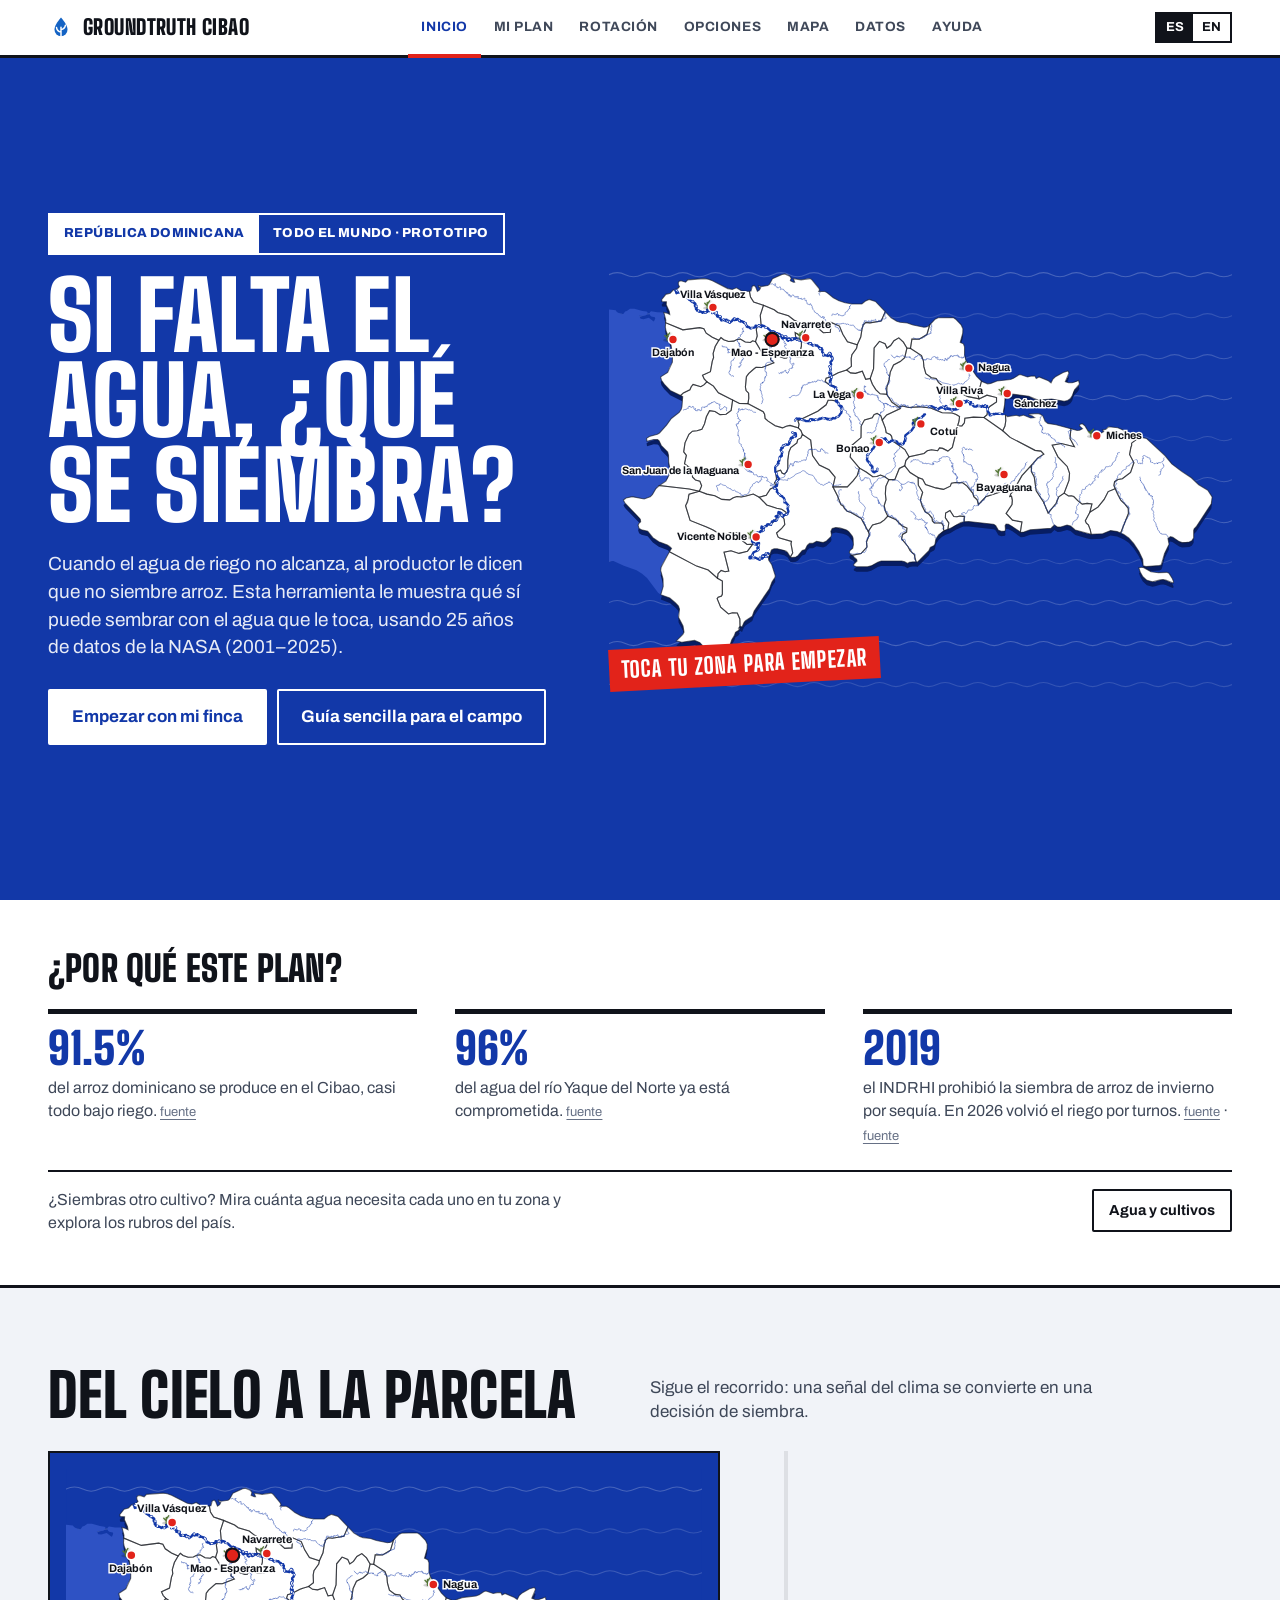
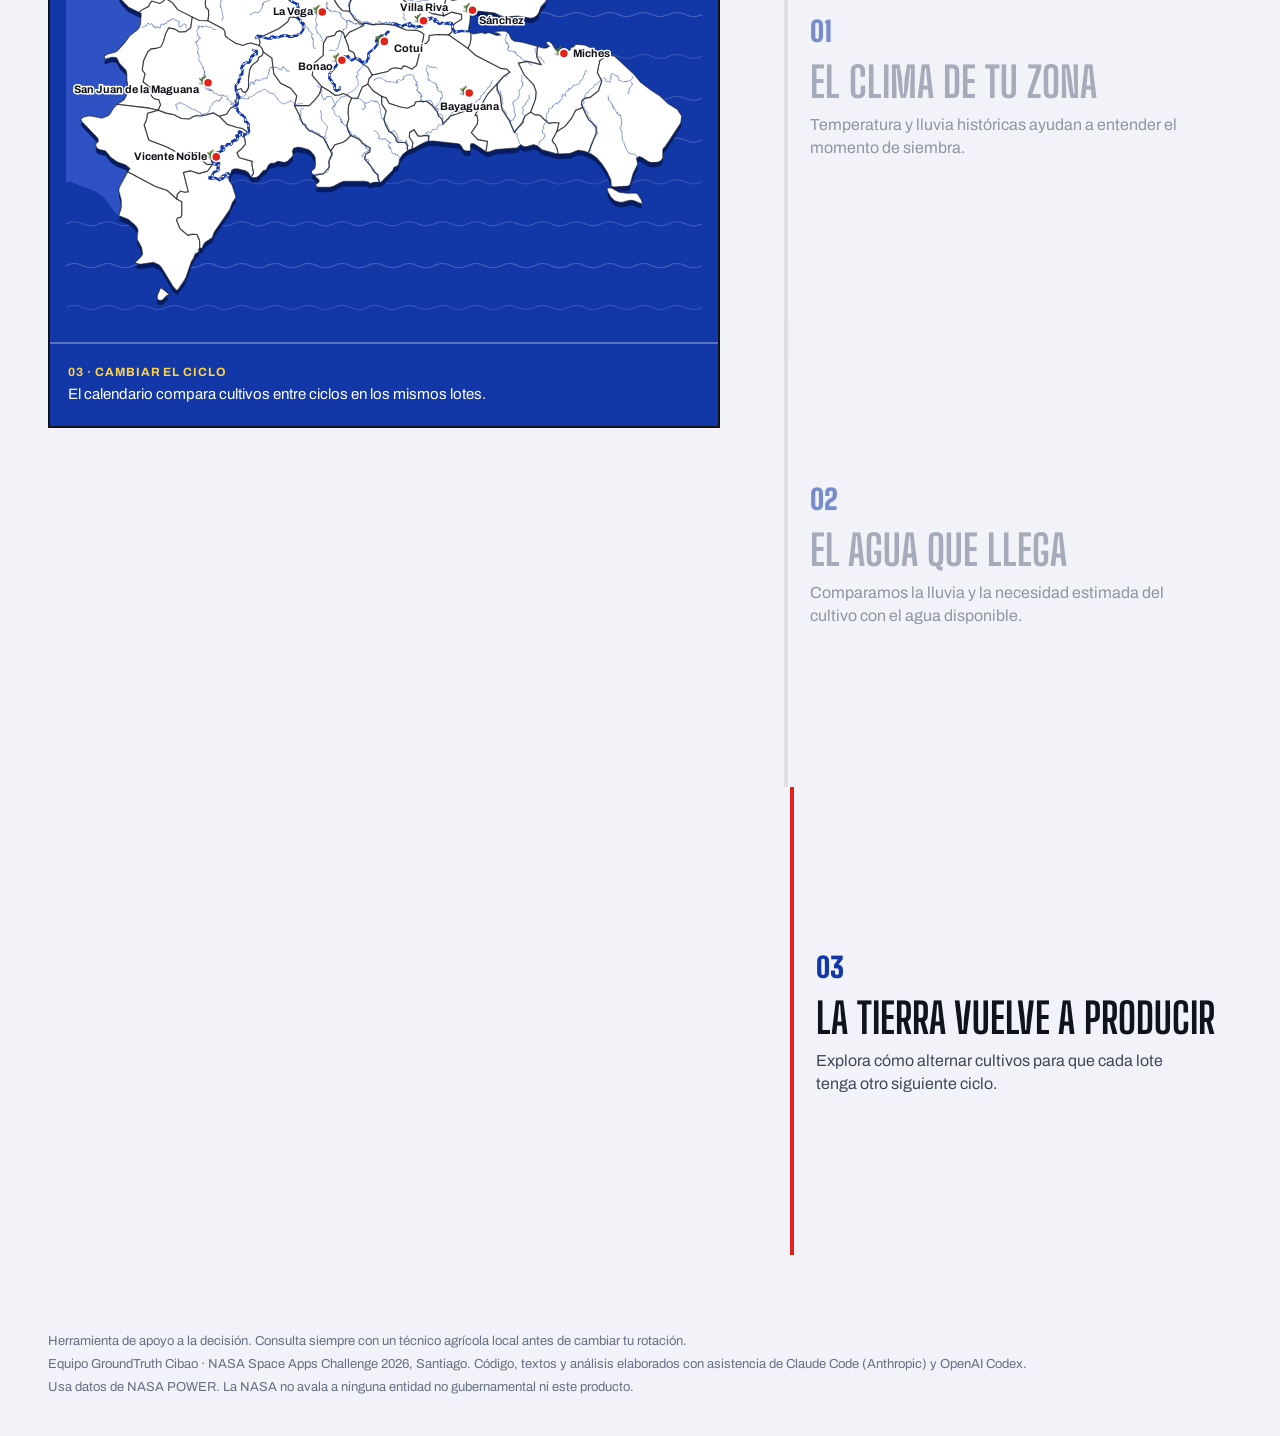
==== web/index.html @ fe1d4edb "World mode: 3D province relief with rivers beside the questions, like the Dominican walkthrough - El" ====
<!doctype html>
<html lang="es">
<head>
  <meta charset="utf-8">
  <meta name="viewport" content="width=device-width, initial-scale=1, viewport-fit=cover">
  <title>GroundTruth Cibao · Plan B</title>
  <meta name="description" content="Crop-rotation decision support for rice farmers of the Dominican Republic, powered by NASA POWER data.">
  <meta name="theme-color" content="#1238a8">
  <link rel="manifest" href="manifest.webmanifest">
  <link rel="icon" href="icon.svg" type="image/svg+xml">
  <link rel="apple-touch-icon" href="icon-192.png">
  <link rel="stylesheet" href="style.css">
</head>
<body data-view="home">
  <header class="top">
    <a class="brand" href="#home" data-go="home">
      <svg class="mark" viewBox="0 0 32 32" aria-hidden="true">
        <path d="M16 3c5 6 8 10.5 8 15a8 8 0 0 1-16 0c0-4.5 3-9 8-15z" fill="#1463c4"/>
        <path d="M16 29V15m0 6c-3-.5-5-2.5-5.5-5.5M16 18c3-.5 5-2.5 5.5-5.5" fill="none" stroke="#fff" stroke-width="1.8" stroke-linecap="round"/>
      </svg>
      <span>GroundTruth Cibao</span>
    </a>
    <button type="button" class="btn small" id="back" hidden data-t="back"></button>
    <nav class="nav" id="nav" aria-label="Secciones / Sections"></nav>
    <div class="top-right">
      <button type="button" class="btn small" id="install" hidden data-t="install"></button>
      <div class="lang" role="group" aria-label="Idioma / Language">
        <button type="button" data-lang="es" class="on">ES</button>
        <button type="button" data-lang="en">EN</button>
      </div>
    </div>
  </header>

  <!-- ===================== HOME ===================== -->
  <section class="hero" data-view="home">
    <div class="hero-in">
      <div class="hero-copy">
        <div class="mode-switch" role="group" data-t-label="w_mode_label">
          <button type="button" data-mode="local" data-go="home" data-t="w_mode_local"></button>
          <button type="button" data-mode="world" data-go="world" data-t="w_mode_world"></button>
        </div>
        <h1 data-t="hero_title"></h1>
        <p class="lead" data-t="hero_lead"></p>
        <div class="hero-actions">
          <button type="button" class="btn primary big" id="start" data-t="start_btn"></button>
          <button type="button" class="btn big" id="start-easy" data-t="easy_start"></button>
        </div>
      </div>
      <div class="hero-map">
        <div id="h-map"></div>
        <p class="hero-map-note" data-t="hero_map_note"></p>
      </div>
    </div>
  </section>

  <section class="why" data-view="home">
    <h2 data-t="why_title"></h2>
    <ul class="facts" id="facts"></ul>
    <div class="crop-entry">
      <p data-t="crop_entry_copy"></p>
      <button type="button" class="btn" data-go="crops" data-t="crop_entry_button"></button>
    </div>
  </section>

  <section class="journey" data-view="home" aria-labelledby="journey-title">
    <header class="journey-head">
      <h2 id="journey-title" data-t="journey_title"></h2>
      <p data-t="journey_intro"></p>
    </header>
    <div class="journey-layout">
      <div class="journey-visual" id="journey-visual" data-beat="1">
        <div class="journey-map" id="j-map"></div>
        <div class="journey-readout" aria-live="polite">
          <b id="journey-kicker" data-t="journey_kicker_1"></b>
          <span id="journey-copy" data-t="journey_copy_1"></span>
        </div>
      </div>
      <div class="journey-chapters">
        <article class="journey-chapter" data-beat="1">
          <span>01</span><h3 data-t="journey_step_1"></h3><p data-t="journey_text_1"></p>
        </article>
        <article class="journey-chapter" data-beat="2">
          <span>02</span><h3 data-t="journey_step_2"></h3><p data-t="journey_text_2"></p>
        </article>
        <article class="journey-chapter" data-beat="3">
          <span>03</span><h3 data-t="journey_step_3"></h3><p data-t="journey_text_3"></p>
        </article>
      </div>
    </div>
  </section>

  <!-- ============ DOMINICAN CROP DIRECTORY ============ -->
  <section class="page crop-page" data-view="crops">
    <div class="crop-heading">
      <button type="button" class="btn back" data-go="home" data-t="crop_back"></button>
      <div>
        <p class="crop-kicker" data-t="crop_kicker"></p>
        <h2 data-t="crop_title"></h2>
        <p class="sub" data-t="crop_intro"></p>
      </div>
      <div class="crop-count"><b id="crop-total">39</b><span data-t="crop_count_label"></span></div>
    </div>
    <div class="crop-overview" id="crop-overview"></div>
    <section class="cw" aria-labelledby="cw-title">
      <h3 id="cw-title" data-t="cw_title"></h3>
      <p class="sub" data-t="cw_intro"></p>
      <div class="crop-controls cw-controls">
        <label><span data-t="cw_zone"></span><select id="cw-zone"></select></label>
        <label><span data-t="cw_month"></span><select id="cw-month"></select></label>
        <label><span data-t="cw_soil"></span><select id="cw-soil"></select></label>
        <label><span data-t="cw_area"></span><input id="cw-area" type="number" min="1" max="20000" inputmode="decimal"></label>
        <label><span data-t="cw_alloc"></span><span class="cw-range"><input id="cw-alloc" type="range" min="0" max="100" step="5"><output id="cw-alloc-out"></output></span></label>
      </div>
      <p class="cw-budget" id="cw-budget" aria-live="polite"></p>
      <div class="cw-mine">
        <h4 data-t="mine_title"></h4>
        <p class="help" data-t="mine_help"></p>
        <div class="cw-chips" id="cw-chips"></div>
      </div>
      <div class="cw-rec" id="cw-rec" aria-live="polite"></div>
      <div class="cw-table" id="cw-table"></div>
      <p class="note" data-t="cw_note"></p>
    </section>
    <div class="crop-controls">
      <label><span data-t="crop_search_label"></span><input id="crop-search" type="search" data-t-placeholder="crop_search_placeholder"></label>
      <label><span data-t="crop_group_label"></span><select id="crop-group"></select></label>
      <label><span data-t="crop_model_label"></span><select id="crop-model"></select></label>
    </div>
    <p class="crop-key" data-t="crop_key"></p>
    <div class="crop-browser">
      <div class="crop-list-wrap">
        <p class="crop-result-count" id="crop-result-count" aria-live="polite"></p>
        <div class="crop-list" id="crop-list"></div>
      </div>
      <aside class="crop-profile" id="crop-profile" aria-live="polite"></aside>
    </div>
    <p class="note crop-source" data-t="crop_source_note"></p>
  </section>

  <!-- ============ WORLD PROTOTYPE (world.js) ============ -->
  <section class="page world-page" data-view="world">
    <div class="mode-switch" role="group">
      <button type="button" data-mode="local" data-go="home" data-t="w_mode_local"></button>
      <button type="button" data-mode="world" data-go="world" data-t="w_mode_world"></button>
    </div>
    <div class="world-head">
      <h2 data-t="w_title"></h2>
      <p class="sub" data-t="w_intro"></p>
    </div>
    <div class="world-stage">
      <canvas id="w-globe" data-t-label="w_globe_label"></canvas>
      <p class="w-hover" id="w-hover" aria-live="polite"></p>
    </div>
    <div class="wq-start">
      <button type="button" class="btn primary big" data-wq-start data-t="wq_start"></button>
      <p class="help" data-t="wq_start_help"></p>
    </div>
    <div class="crop-controls w-controls">
      <label><span data-t="w_pick"></span><select id="w-country"></select></label>
    </div>
    <p class="note" data-t="w_note"></p>
  </section>
  <section class="page world-page" data-view="country">
    <div class="world-head">
      <h2 id="wc-title"></h2>
      <p class="sub" id="wc-sub"></p>
      <p class="w-status" id="wc-status" aria-live="polite"></p>
    </div>
    <div class="wc-layout">
      <div class="wc-map" id="wc-map"></div>
      <aside class="wc-side">
        <h3 data-t="w_crops_country"></h3>
        <ol class="wc-crops" id="wc-crops"></ol>
        <p class="note" id="wc-crops-note"></p>
      </aside>
    </div>
    <h3 data-t="w_provinces"></h3>
    <div class="wc-list" id="wc-list"></div>
    <p class="note" data-t="w_country_note"></p>
  </section>
  <section class="page world-page" data-view="region">
    <div class="world-head">
      <h2 id="wr-title"></h2>
      <p class="sub" id="wr-sub"></p>
      <p class="w-status" id="wr-status" aria-live="polite"></p>
    </div>
    <div class="wr-layout">
      <aside class="wr-relief">
        <canvas id="wr-canvas" data-t-label="w_relief_label"></canvas>
        <p class="wr-relief-status" aria-live="polite"></p>
        <p class="wr-relief-note"></p>
      </aside>
      <div class="wr-climate" id="wr-climate"></div>
    </div>
    <details class="more wr-photo"><summary data-t="w_photo_summary"></summary><div class="wc-map" id="wr-map"></div></details>
    <div class="crop-controls wr-controls">
      <label><span data-t="cw_month"></span><select id="wr-month"></select></label>
      <label><span data-t="cw_soil"></span><select id="wr-soil"></select></label>
    </div>
    <div class="wq-start">
      <button type="button" class="btn primary" data-wq-start data-wq-here data-t="wq_here"></button>
    </div>
    <div class="cw-rec" id="wr-rec" aria-live="polite"></div>
  </section>
  <section class="page world-page wq" id="wq-section" data-view="wquiz">
    <div class="wq-top">
      <p class="wq-where" id="wq-where"></p>
      <span class="wq-count" id="wq-count"></span>
      <div class="g-progress"><i id="wq-bar"></i></div>
    </div>
    <div class="wq-layout">
      <aside class="wr-relief">
        <canvas id="wq-canvas" data-t-label="w_relief_label"></canvas>
        <p class="wr-relief-status" aria-live="polite"></p>
        <p class="wr-relief-note"></p>
      </aside>
      <div class="wq-main">
        <div class="wq-stage" id="wq-stage" aria-live="polite"></div>
        <div class="wq-nav">
          <button type="button" class="btn" data-wq-back></button>
          <button type="button" class="btn primary" data-wq-next></button>
        </div>
      </div>
    </div>
  </section>

  <!-- ===================== GUIDED WALKTHROUGH ===================== -->
  <section class="guide" id="guide" data-view="guide">
    <div class="g-top">
      <span id="g-count"></span>
      <div class="g-progress"><i id="g-bar"></i></div>
    </div>
    <div class="g-layout" id="g-layout">
      <aside class="g-scene" id="g-scene-panel" hidden>
        <div class="z-stage">
          <canvas id="g-canvas" aria-hidden="true"></canvas>
          <details class="scene-context-menu">
            <summary data-t="field_map_data"></summary>
            <div class="scene-context" id="g-scene-context" aria-live="polite"></div>
          </details>
          <p class="note" data-t="z_note"></p>
        </div>
        <p class="g-scene-label" data-t="g_scene_label"></p>
      </aside>
      <div class="panel g-card">
        <div id="g-stage" aria-live="polite"></div>
        <div class="g-foot">
          <button type="button" class="btn big" data-g-back></button>
          <button type="button" class="btn primary big" data-g-next></button>
        </div>
      </div>
    </div>
  </section>

  <!-- ============ MY PLAN · ROTATION · OPTIONS · DATA (share the three steps) ============ -->
  <main class="layout" data-view="plan rotation options data">
    <details class="farm-settings" id="farm-settings" open>
      <summary class="farm-settings-bar">
        <span class="farm-settings-title" data-t="farm_conditions"></span>
        <span class="farm-settings-values" id="farm-settings-values"></span>
        <span class="farm-settings-action"><b class="farm-settings-edit" data-t="edit_conditions"></b><b class="farm-settings-hide" data-t="hide_conditions"></b><i aria-hidden="true"></i></span>
      </summary>
    <aside class="panel controls" id="steps" aria-labelledby="farm-title">
      <h2 id="farm-title" data-t="farm"></h2>

      <div class="step">
        <span class="num">1</span>
        <div class="step-body">
          <h3 data-t="step1"></h3>
          <label class="field"><span data-t="zone"></span>
            <select id="zone"></select>
          </label>
          <div class="row2">
            <label class="field"><span data-t="month"></span>
              <select id="month"></select>
            </label>
            <label class="field"><span data-t="area"></span>
              <input id="area" type="number" min="1" max="20000" step="1" value="100" inputmode="decimal">
            </label>
          </div>
          <p class="help" id="month-help"></p>
          <div class="field"><span data-t="soil"></span>
            <div class="seg" id="soil" role="group"></div>
          </div>
          <p class="help" id="soil-help"></p>
          <label class="check"><input id="salty" type="checkbox"><span data-t="salty"></span></label>
        </div>
      </div>

      <div class="step">
        <span class="num">2</span>
        <div class="step-body">
          <h3 data-t="step2"></h3>
          <div class="water-control">
            <div class="water-head">
              <label for="allocation" data-t="allocation"></label>
              <output id="allocation-out" for="allocation"></output>
            </div>
            <input id="allocation" type="range" min="0" max="100" step="5" value="60">
            <div class="light" id="light" role="group"></div>
          </div>
          <p class="help" id="water-help"></p>
          <label class="check"><input id="rice-banned" type="checkbox"><span data-t="rice_banned"></span></label>
          <details class="more">
            <summary data-t="what_is"></summary>
            <p data-t="allocation_hint"></p>
            <p data-t="light_note"></p>
          </details>
        </div>
      </div>

      <div class="step">
        <span class="num">3</span>
        <div class="step-body">
          <h3 data-t="step3"></h3>
          <div class="seg" id="priority" role="group"></div>
          <p class="help" id="priority-help"></p>
        </div>
      </div>
    </aside>

    </details>

    <div class="results">
      <button type="button" class="btn back" data-go="plan" data-view="rotation options data" data-t="back_plan"></button>
      <p class="headline" id="headline" aria-live="polite" data-view="plan"></p>

      <section class="panel plan" aria-labelledby="parcel-title" data-view="plan">
        <div>
          <h2 id="parcel-title" data-t="parcel_title"></h2>
          <p class="sub" id="parcel-sub"></p>
          <div class="plot big" id="parcel" aria-hidden="true"></div>
          <div class="parcel-context" id="parcel-context" aria-live="polite"></div>
        </div>
        <div class="plan-side">
          <div class="mix" id="plan-mix"></div>
          <div class="impact" id="impact"></div>
          <div class="actions" id="plan-actions"></div>
          <p class="local-save-note" id="local-save-note" aria-live="polite" hidden></p>
          <div class="next">
            <button type="button" class="btn" data-go="rotation" data-t="go_rotation"></button>
            <button type="button" class="btn" data-go="options" data-t="go_options"></button>
          </div>
        </div>
      </section>

      <section class="panel" aria-labelledby="rotation-title" data-view="rotation">
        <h2 id="rotation-title" data-t="rotation_title"></h2>
        <p class="sub" data-t="rotation_sub"></p>
        <div id="rotation"></div>
      </section>

      <section aria-labelledby="strategies-title" data-view="options">
        <h2 id="strategies-title" data-t="strategies"></h2>
        <p class="sub" data-t="strategies_sub"></p>
        <div class="legend" id="legend"></div>
        <div class="cards" id="cards"></div>
        <details class="more">
          <summary data-t="what_scores"></summary>
          <p data-t="score_help"></p>
        </details>
      </section>

      <section class="panel detail" id="detail" aria-live="polite" data-view="options"></section>

      <div data-view="data">
        <h2 data-t="data_title"></h2>
        <p class="sub" data-t="data_sub"></p>
      </div>

      <details class="panel fold" data-view="data" open>
        <summary><span><b data-t="needs_title"></b><small data-t="needs_fx"></small></span></summary>
        <p class="sub" id="needs-sub"></p>
        <div id="needs"></div>
        <p class="note" data-t="needs_note"></p>
      </details>

      <details class="panel fold" data-view="data">
        <summary><span><b data-t="climate_title"></b><small data-t="climate_fx"></small></span></summary>
        <p class="sub" id="climate-sub"></p>
        <div id="climate"></div>
        <p class="note" id="climate-note"></p>
      </details>

      <details class="panel fold" data-view="data">
        <summary><span><b data-t="heat_title"></b><small data-t="heat_fx"></small></span></summary>
        <p class="sub" id="heat-sub"></p>
        <div class="heat" id="heat"></div>
        <div class="key" id="heat-key"></div>
        <p class="note" data-t="heat_note"></p>
      </details>
    </div>
  </main>

  <!-- ===================== MAP ===================== -->
  <section class="page" data-view="map">
    <div class="panel map-card" aria-labelledby="map-title">
      <h2 id="map-title" data-t="map_title"></h2>
      <p class="sub" data-t="map_sub"></p>
      <div class="seg layers" id="layers" role="group"></div>
      <div id="map"></div>
      <div class="key" id="map-key"></div>
      <p class="note" data-t="map_note"></p>
    </div>
    <div class="panel" id="basin-section" aria-labelledby="basin-title">
      <h2 id="basin-title" data-t="basin_title"></h2>
      <p class="sub" data-t="basin_fx"></p>
      <div id="basin"></div>
    </div>
  </section>

  <!-- ===================== ZONE EXPLORER (3D) ===================== -->
  <section class="page zone-page" data-view="zone">
    <div class="zone-head">
      <button type="button" class="btn back" data-go="map" data-t="back_map"></button>
      <h2 id="z-title"></h2>
      <p class="sub" id="z-sub"></p>
      <p class="note pick-note" id="z-pick-note" aria-live="polite" hidden></p>
    </div>
    <div class="zone-grid">
      <div class="z-stage">
        <canvas id="z-canvas" aria-hidden="true"></canvas>
        <details class="scene-context-menu">
          <summary data-t="field_map_data"></summary>
          <div class="scene-context" id="z-scene-context" aria-live="polite"></div>
        </details>
        <p class="note" data-t="z_note"></p>
      </div>
      <div class="panel z-info">
        <div class="impact" id="z-stats"></div>
        <div id="z-lists"></div>
        <p id="z-farm-note" class="note" aria-live="polite"></p>
        <button type="button" class="btn primary big" id="z-plan" data-t="z_plan"></button>
      </div>
    </div>
  </section>

  <!-- ===================== HELP ===================== -->
  <section class="page" data-view="help">
    <div class="panel">
      <h2 data-t="soilg_title"></h2>
      <p class="sub" data-t="soilg_sub"></p>
      <div id="soil-guide"></div>
    </div>
    <div class="panel">
      <h2 data-t="faq_title"></h2>
      <p class="sub" data-t="faq_sub"></p>
      <div id="faq"></div>
    </div>
    <div class="panel trust">
      <h2 data-t="trust_title"></h2>
      <p class="sub" data-t="trust_fx"></p>
      <details open>
        <summary data-t="limits_title"></summary>
        <ul id="limits"></ul>
      </details>
      <details>
        <summary data-t="method_title"></summary>
        <ul id="method"></ul>
      </details>
      <details>
        <summary data-t="sources_title"></summary>
        <ul id="sources"></ul>
      </details>
    </div>
  </section>

  <footer class="foot">
    <p data-t="foot_support"></p>
    <p data-t="foot_ai"></p>
    <p data-t="foot_nasa"></p>
  </footer>

  <nav class="tabbar" id="tabbar" aria-label="Secciones / Sections"></nav>

  <div id="sheet" aria-hidden="true"></div>

  <script src="data.js"></script>
  <script src="geo.js"></script>
  <script src="provinces.js"></script>
  <script src="relief.js"></script>
  <script src="peaks.js"></script>
  <script src="crops_local.js"></script>
  <script src="world_data.js"></script>
  <script src="copy.js"></script>
  <script src="storage.js"></script>
  <script src="engine.js"></script>
  <script src="world.js"></script>
  <script src="app.js"></script>
</body>
</html>
---- web/style.css ----
/* GroundTruth Cibao - Plan B. Dominican rice-sack identity with restrained
   glass only on map controls, where it separates information from the terrain. */
@font-face { font-family: "Big Shoulders"; src: url("fonts/big-shoulders.woff2") format("woff2"); font-weight: 100 900; font-display: swap; }
@font-face { font-family: "Archivo"; src: url("fonts/archivo.woff2") format("woff2"); font-weight: 100 900; font-display: swap; }

:root {
  --ground: #f1f3f8;
  --paper: #ffffff;
  --ink: #10131a;
  --ink-2: #3f4859;
  --muted: #667085;
  --hair: rgba(16, 19, 26, 0.16);
  --blue: #1238a8;
  --blue-deep: #0c2a82;
  --blue-tint: #e8edfb;
  --red: #e2231a;
  --yellow: #ffd23f;
  --water: #1e6fd9;
  /* one color per kind of crop, the same everywhere */
  --rice: #15803d;
  --legume: #e2622b;
  --cash: #f0b323;
  --green: #5b4bd6;
  --idle: #cfd5e1;
  --display: "Big Shoulders", "Arial Narrow", sans-serif;
  --body: "Archivo", system-ui, -apple-system, "Segoe UI", sans-serif;
  --ease-out: cubic-bezier(0.23, 1, 0.32, 1);
  --ease-in-out: cubic-bezier(0.65, 0, 0.35, 1);
  --edge: clamp(16px, 4vw, 48px);
  font-family: var(--body);
  accent-color: var(--blue);
  caret-color: var(--blue);
  scrollbar-color: var(--blue) var(--ground);
}
* { box-sizing: border-box; }
::selection { background: var(--blue); color: #fff; }
[hidden] { display: none !important; }
body { margin: 0; color: var(--ink); line-height: 1.45; font-size: 16px;
  background: var(--ground); }
h1, h2, h3, p { margin: 0; }
button, input, select { font: inherit; color: inherit; }
a { color: var(--blue); text-underline-offset: 3px; }
h1, h2, .g-q { font-family: var(--display); font-weight: 900; text-transform: uppercase; letter-spacing: 0.005em; text-wrap: balance; }
h2 { font-size: clamp(26px, 3vw, 36px); line-height: 1; }
.sub { color: var(--ink-2); font-size: 15px; margin-top: 6px; max-width: 70ch; }
.note { color: var(--muted); font-size: 13px; margin-top: 12px; max-width: 80ch; }
:is(button, input, select, summary, a, .card, .zone):focus-visible { outline: 3px solid var(--red); outline-offset: 2px; }
.ico { width: 1em; height: 1em; fill: none; stroke: currentColor; stroke-width: 2; stroke-linecap: round; stroke-linejoin: round; display: block; }

/* ---- top bar ---- */
.top { position: sticky; top: 0; z-index: 20; display: flex; justify-content: space-between; align-items: center; gap: 16px; padding: 0 var(--edge); height: 58px; background: var(--paper); border-bottom: 3px solid var(--ink); }
.brand { display: flex; align-items: center; gap: 9px; text-decoration: none; color: var(--ink); font-family: var(--display); font-weight: 900; font-size: 21px; text-transform: uppercase; letter-spacing: 0.02em; white-space: nowrap; }
.mark { width: 26px; height: 26px; }
.nav { display: flex; align-self: stretch; }
.nav button { border: 0; background: none; padding: 0 13px; cursor: pointer; font-size: 13.5px; font-weight: 700; text-transform: uppercase; letter-spacing: 0.04em; color: var(--ink-2); border-bottom: 4px solid transparent; margin-bottom: -3px; white-space: nowrap; transition: color 150ms ease; }
.nav button:hover { color: var(--ink); }
.nav button.on { color: var(--blue); border-bottom-color: var(--red); }
.top-right { display: flex; align-items: center; gap: 8px; }
.lang { display: inline-flex; border: 2px solid var(--ink); }
.lang button { border: 0; background: none; padding: 4px 9px; cursor: pointer; font-size: 13px; font-weight: 700; }
.lang button.on { background: var(--ink); color: #fff; }
.tabbar { display: none; }

/* ---- buttons ---- */
.btn { display: inline-block; border: 2px solid var(--ink); background: var(--paper); border-radius: 2px; padding: 9px 15px; cursor: pointer; font-weight: 700; font-size: 14.5px; text-decoration: none; color: var(--ink); transition: background-color 150ms ease, color 150ms ease, transform 140ms var(--ease-out); }
.btn:hover { background: var(--ink); color: #fff; }
.btn:active, .g-option:active, .g-months button:active, .g-area button:active, .seg button:active, .light button:active { transform: scale(0.97); }
.btn.primary { background: var(--blue); border-color: var(--blue); color: #fff; }
.btn.primary:hover { background: var(--blue-deep); border-color: var(--blue-deep); }
.btn.big { font-size: 17px; padding: 14px 22px; }
.btn.small { padding: 5px 10px; font-size: 13px; }
.actions { display: grid; gap: 10px; margin-top: 16px; }
.actions .action-share { display: block; text-align: center; }
.action-tools { display: grid; grid-template-columns: repeat(2, minmax(0, 1fr)); gap: 7px; padding-top: 9px; border-top: 1px solid var(--hair); }
.action-tools .btn { min-width: 0; text-align: center; }

/* ---- home: the map printed on blue ---- */
.hero { background: var(--blue); color: #fff; min-height: calc(100vh - 58px); display: grid; align-items: center; padding: clamp(24px, 4vw, 56px) var(--edge); overflow: hidden; }
.hero-in { max-width: 1320px; margin: 0 auto; width: 100%; display: grid; grid-template-columns: minmax(0, 0.9fr) minmax(0, 1.1fr); gap: clamp(20px, 4vw, 56px); align-items: center; }
.hero h1 { font-size: clamp(50px, 7.4vw, 96px); line-height: 0.9; }
.hero .lead { margin-top: 22px; font-size: clamp(16px, 1.5vw, 19px); max-width: 44ch; color: rgba(255, 255, 255, 0.9); }
.hero-actions { display: flex; flex-wrap: wrap; gap: 10px; margin-top: 28px; }
.hero .btn { border-color: #fff; background: transparent; color: #fff; }
.hero .btn:hover { background: #fff; color: var(--blue); }
.hero .btn.primary { background: #fff; color: var(--blue); }
.hero .btn.primary:hover { background: var(--yellow); border-color: var(--yellow); color: var(--ink); }
.hero-note { margin-top: 14px; font-size: 13px; color: rgba(255, 255, 255, 0.7); }
.hero-map { position: relative; }
/* the one authored moment of the page: the map is pulled on like a screen print */
#h-map { animation: print-in 1100ms var(--ease-out) 150ms backwards; }
@keyframes print-in { from { clip-path: inset(0 100% 0 0); } to { clip-path: inset(0 0 0 0); } }
.hero-map-note { position: absolute; left: 0; bottom: 4%; font-family: var(--display); font-weight: 800; font-size: clamp(16px, 1.8vw, 22px); text-transform: uppercase; letter-spacing: 0.04em; background: var(--red); color: #fff; padding: 5px 12px; transform: rotate(-3deg); }

.why { background: var(--paper); border-bottom: 3px solid var(--ink); padding: clamp(28px, 4vw, 56px) var(--edge); }
.why h2, .facts { max-width: 1320px; margin-left: auto; margin-right: auto; }
.facts { list-style: none; padding: 0; margin-top: 22px; display: grid; grid-template-columns: repeat(3, minmax(0, 1fr)); gap: clamp(18px, 3vw, 40px); }
.facts li { border-top: 5px solid var(--ink); padding-top: 12px; font-size: 16px; color: var(--ink-2); }
.facts b { font-family: var(--display); font-weight: 900; font-size: 44px; line-height: 1; color: var(--blue); display: block; margin-bottom: 6px; }
.facts a { font-size: 13px; color: var(--muted); white-space: nowrap; }

/* One scroll-led story: the map stays still while each cause and effect advances. */
.journey { padding: clamp(38px, 6vw, 82px) var(--edge); background: var(--ground); }
.journey-head, .journey-layout { max-width: 1320px; margin: 0 auto; }
.journey-head { display: grid; grid-template-columns: 1fr 1fr; gap: 20px; align-items: end; margin-bottom: 26px; }
.journey-head h2 { font-size: clamp(34px, 5vw, 60px); }
.journey-head p { max-width: 48ch; color: var(--ink-2); font-size: 17px; }
.journey-layout { display: grid; grid-template-columns: minmax(0, 1.2fr) minmax(300px, .8fr); gap: clamp(24px, 5vw, 70px); align-items: start; }
.journey-visual { position: sticky; top: 82px; align-self: start; min-width: 0; background: var(--blue); border: 2px solid var(--ink); }
.journey-map { padding: 16px; }
#j-map { pointer-events: none; }
#j-map svg { width: 100%; height: auto; display: block; }
#j-map :is(.sq, .value, .dam-name, .dam-mark, .river, .place) { display: none; }
#j-map .zone text { font-size: 13px; }
.journey-readout { min-height: 84px; display: grid; align-content: center; gap: 3px; padding: 13px 18px; border-top: 2px solid rgba(255,255,255,.3); color: #fff; transition: opacity 220ms var(--ease-out), transform 220ms var(--ease-out); }
.journey-readout b { color: var(--yellow); font-size: 12px; letter-spacing: .08em; }
.journey-readout span { font-size: 15px; max-width: 62ch; }
.journey-visual[data-beat="2"] .zone.mine .dot { fill: var(--water); }
.journey-visual[data-beat="3"] .zone.mine .dot { fill: var(--green); }
.journey-chapters { display: grid; }
.journey-chapter { min-height: 52vh; display: grid; align-content: center; gap: 10px; padding: 22px 0 22px 22px; border-left: 4px solid var(--hair); color: var(--muted); opacity: .55; transform: translateX(0); transition: opacity 240ms var(--ease-out), transform 240ms var(--ease-out), border-color 240ms var(--ease-out); }
.journey-chapter.current { opacity: 1; transform: translateX(6px); border-left-color: var(--red); color: var(--ink); }
.journey-chapter > span { font-family: var(--display); font-size: 28px; font-weight: 900; color: var(--blue); }
.journey-chapter h3 { font-family: var(--display); font-size: clamp(28px, 3.5vw, 42px); line-height: 1; text-transform: uppercase; }
.journey-chapter p { max-width: 42ch; font-size: 16px; color: var(--ink-2); }

/* ---- the map (home, walkthrough and Map section) ---- */
:is(#map, .g-map, #h-map, #j-map) svg { width: 100%; height: auto; display: block; }
:is(#map, .g-map, #h-map, #j-map) text { font-family: var(--body); font-size: 12px; }
:is(#map, .g-map, #h-map, #j-map) .sea { fill: var(--blue); }
:is(#map, .g-map, #h-map, #j-map) .neighbor { fill: #2e52c4; }
:is(#map, .g-map, #h-map, #j-map) .land { fill: #fff; }
:is(#map, .g-map, #h-map, #j-map) .place { fill: rgba(255, 255, 255, 0.75); font-style: italic; font-size: 11.5px; }
:is(#map, .g-map, #h-map, #j-map) .river { fill: var(--blue); font-style: italic; font-weight: 600; font-size: 11px; paint-order: stroke; stroke: #fff; stroke-width: 3px; }
:is(#map, .g-map, #h-map, #j-map) .dam-name { fill: var(--ink); font-size: 10.5px; font-weight: 700; paint-order: stroke; stroke: #fff; stroke-width: 3px; }
:is(#map, .g-map, #h-map, #j-map) .dam-mark { fill: var(--ink); stroke: #fff; stroke-width: 1.5; }
:is(#map, .g-map, #h-map, #j-map) .value { font-weight: 800; font-size: 12.5px; fill: var(--ink); paint-order: stroke; stroke: #fff; stroke-width: 3px; }
:is(#map, .g-map, #h-map, #j-map) .rv { fill: none; stroke: var(--blue); stroke-width: 0.8; stroke-linecap: round; stroke-linejoin: round; opacity: 0.7; }
:is(#map, .g-map, #h-map, #j-map) .rv.main { stroke-width: 2.8; opacity: 1; }
:is(#map, .g-map, #h-map, #j-map) .province-line { fill: transparent; stroke: rgba(16, 19, 26, .58); stroke-width: 1.1; vector-effect: non-scaling-stroke; cursor: pointer; }
:is(#map, .g-map, #h-map, #j-map) .province-line:hover { stroke: var(--red); stroke-width: 2; }
:is(#map, .g-map, #h-map, #j-map) .rice-shadow { fill: rgba(0,0,0,.18); }
:is(#map, .g-map, #h-map, #j-map) .rice-sprout { fill: none; stroke: #527632; stroke-width: 1.5; stroke-linecap: round; stroke-linejoin: round; filter: drop-shadow(1px 1px 1px rgba(0,0,0,.4)); }
:is(#map, .g-map, #h-map, #j-map) .rv-flow { fill: none; stroke: #fff; stroke-width: 1.2; stroke-linecap: round; stroke-dasharray: 2 9; animation: mapflow 1.4s linear infinite; pointer-events: none; }
@keyframes mapflow { to { stroke-dashoffset: -11; } }
:is(#map, .g-map, #h-map, #j-map) .zone { cursor: pointer; }
:is(#map, .g-map, #h-map, #j-map) .zone .dot { fill: var(--red); stroke: #fff; stroke-width: 2; transform-box: fill-box; transform-origin: center; transition: transform 160ms var(--ease-out); }
:is(#map, .g-map, #h-map, #j-map) .zone.mine .dot { stroke: var(--ink); stroke-width: 2.5; }
:is(#map, .g-map, #h-map, #j-map) .zone .pulse { fill: var(--red); transform-box: fill-box; transform-origin: center; animation: pulse 1.8s ease-out infinite; }
@keyframes pulse { from { transform: scale(0.8); opacity: 0.55; } to { transform: scale(2.8); opacity: 0; } }
:is(#map, .g-map, #h-map, #j-map) .zone text { font-weight: 700; fill: var(--ink); paint-order: stroke; stroke: #fff; stroke-width: 3.5px; }
:is(#map, .g-map, #h-map, #j-map) .zone:focus-visible { outline: none; }
:is(#map, .g-map, #h-map, #j-map) .zone:focus-visible .dot { stroke: var(--yellow); stroke-width: 4; }
/* on the home page the map is a picture first: no grid, no small labels */
#h-map :is(.sq, .value, .dam-name, .dam-mark, .river, .place) { display: none; }
#h-map .zone text { font-size: 13px; }
.g-map svg { max-height: 54vh; width: auto; max-width: 100%; margin: 0 auto; border: 2px solid var(--ink); }
#map svg { border: 2px solid var(--ink); margin-top: 12px; }
.layers { margin-top: 12px; }

/* ---- panels ---- */
.panel { background: var(--paper); border: 2px solid var(--ink); padding: clamp(16px, 2vw, 24px); }
.layout { display: grid; grid-template-columns: minmax(280px, 330px) minmax(0, 1fr); gap: 24px; align-items: start; padding: 24px var(--edge) 40px; max-width: calc(1480px + 2 * var(--edge)); margin: 0 auto; }
.results { display: grid; gap: 22px; min-width: 0; }
.page { max-width: calc(1100px + 2 * var(--edge)); margin: 0 auto; padding: 24px var(--edge) 40px; display: grid; gap: 22px; }

/* ---- farm controls: full editor in My Plan, compact context bar elsewhere ---- */
.farm-settings { position: sticky; top: 70px; min-width: 0; background: var(--paper); border: 2px solid var(--ink); }
.farm-settings > summary { list-style: none; }
.farm-settings > summary::-webkit-details-marker { display: none; }
.farm-settings-bar { min-height: 62px; padding: 10px 14px; display: grid; grid-template-columns: 1fr auto; gap: 1px 14px; align-items: center; cursor: pointer; border-bottom: 2px solid transparent; }
.farm-settings[open] .farm-settings-bar { border-bottom-color: var(--ink); }
.farm-settings-title { font-family: var(--display); font-weight: 900; font-size: 19px; line-height: 1; text-transform: uppercase; }
.farm-settings-values { grid-column: 1; color: var(--ink-2); font-size: 12px; line-height: 1.35; font-variant-numeric: tabular-nums; }
.farm-settings-action { grid-column: 2; grid-row: 1 / span 2; display: inline-flex; align-items: center; gap: 10px; color: var(--blue); font-size: 12px; font-weight: 800; text-transform: uppercase; }
.farm-settings-hide, .farm-settings[open] .farm-settings-edit { display: none; }
.farm-settings[open] .farm-settings-hide { display: inline; }
.farm-settings-action i { width: 12px; height: 12px; border-right: 2px solid currentColor; border-bottom: 2px solid currentColor; transform: rotate(45deg) translateY(-3px); transition: transform 180ms var(--ease-out); }
.farm-settings[open] .farm-settings-action i { transform: rotate(225deg) translate(-2px, -1px); }
.farm-settings[open] .controls { animation: settings-open 220ms var(--ease-out) both; }
@keyframes settings-open { from { opacity: .65; transform: translateY(-5px); } to { opacity: 1; transform: translateY(0); } }
.controls { position: static; display: grid; gap: 2px; padding: 14px 18px 18px; }
.farm-settings .controls { border: 0; background: transparent; }
.farm-settings[open] .controls { max-height: calc(100vh - 150px); overflow-y: auto; }
.controls h2 { font-size: 26px; margin-bottom: 6px; }
.results { grid-column: 2; grid-row: 1; }
body[data-view="rotation"] .layout, body[data-view="options"] .layout, body[data-view="data"] .layout { grid-template-columns: minmax(0, 1fr); gap: 12px; }
body[data-view="rotation"] .layout .farm-settings, body[data-view="options"] .layout .farm-settings, body[data-view="data"] .layout .farm-settings { position: sticky; grid-column: 1; grid-row: 1; z-index: 5; max-height: none; }
body[data-view="rotation"] .layout .results, body[data-view="options"] .layout .results, body[data-view="data"] .layout .results { grid-column: 1; grid-row: 2; gap: 18px; }
body[data-view="rotation"] .farm-settings-bar, body[data-view="options"] .farm-settings-bar, body[data-view="data"] .farm-settings-bar { min-height: 58px; }
body[data-view="rotation"] .farm-settings-values, body[data-view="options"] .farm-settings-values, body[data-view="data"] .farm-settings-values { font-size: 13px; }
body[data-view="rotation"] .results > [data-view="rotation"], body[data-view="options"] .results > [data-view="options"], body[data-view="data"] .results > [data-view="data"] { min-width: 0; }
body[data-view="rotation"] .results > [data-view="rotation"] { padding: clamp(20px, 3vw, 36px); }
body[data-view="rotation"] #rotation-title, body[data-view="options"] #strategies-title, body[data-view="data"] .results > [data-view="data"] h2 { font-size: clamp(36px, 5vw, 64px); }
body[data-view="rotation"] .results > [data-view="rotation"] > .sub, body[data-view="options"] .results > [data-view="options"] > .sub, body[data-view="data"] .results > [data-view="data"] > .sub { max-width: 68ch; font-size: 16px; }
body[data-view="options"] .cards { margin-top: 22px; }
body[data-view="data"] .results > [data-view="data"] { padding: 6px 0 2px; }
body[data-view="data"] .fold { padding: 0; }
.step { display: grid; grid-template-columns: 34px 1fr; gap: 10px; padding: 14px 0; border-top: 2px solid var(--ink); }
.step .num { width: 32px; height: 32px; background: var(--blue); color: #fff; font-family: var(--display); font-weight: 900; font-size: 22px; display: grid; place-items: center; }
.step-body { display: grid; gap: 10px; min-width: 0; }
.step h3 { font-size: 16px; padding-top: 5px; }
.field { display: grid; gap: 5px; font-size: 12px; font-weight: 700; text-transform: uppercase; letter-spacing: 0.05em; color: var(--ink-2); }
.field select, .field input[type="number"] { width: 100%; padding: 9px 10px; border: 2px solid var(--ink); border-radius: 0; background: #fff; font-weight: 600; font-size: 15px; text-transform: none; letter-spacing: 0; color: var(--ink); }
.row2 { display: grid; grid-template-columns: 1fr 1fr; gap: 10px; }
.seg { display: grid; grid-auto-flow: column; grid-auto-columns: 1fr; border: 2px solid var(--ink); }
.seg button { border: 0; background: #fff; padding: 8px 4px; cursor: pointer; font-size: 13.5px; font-weight: 700; color: var(--ink-2); transition: background-color 150ms ease, color 150ms ease; }
.seg button + button { border-left: 2px solid var(--ink); }
.seg button.on { background: var(--ink); color: #fff; }
.help { font-size: 13.5px; color: var(--ink); background: var(--blue-tint); padding: 8px 10px; text-transform: none; letter-spacing: 0; font-weight: 400; }
.water-control { border: 2px solid var(--blue); padding: 12px; background: #fff; }
.water-head { display: flex; justify-content: space-between; align-items: baseline; font-weight: 700; font-size: 13px; text-transform: uppercase; letter-spacing: 0.04em; }
.water-head output { font-family: var(--display); font-weight: 900; font-size: 46px; line-height: 1; color: var(--blue); }
.water-control input[type="range"] { width: 100%; margin: 6px 0; }
.light { display: grid; grid-template-columns: repeat(3, 1fr); gap: 6px; margin-top: 6px; }
.light button { display: grid; justify-items: center; gap: 1px; border: 2px solid var(--hair); background: #fff; padding: 7px 2px; cursor: pointer; transition: border-color 150ms ease; }
.light button i { width: 16px; height: 16px; border-radius: 50%; opacity: 0.3; }
.light button b { font-size: 13px; }
.light button span { font-size: 10.5px; color: var(--ink-2); line-height: 1.2; text-align: center; }
.light .normal i { background: #0ca30c; } .light .tandeo i { background: #f5a800; } .light .veda i { background: var(--red); }
.light button.on { border-color: var(--ink); }
.light button.on i { opacity: 1; }
.check { display: flex; gap: 8px; align-items: flex-start; font-size: 14px; cursor: pointer; }
.check input { margin-top: 3px; width: 16px; height: 16px; }
details.more { font-size: 13px; color: var(--ink-2); }
details.more summary { cursor: pointer; color: var(--blue); font-weight: 700; }
details.more p { margin-top: 6px; max-width: 75ch; }

/* ---- headline ---- */
.headline { font-size: clamp(19px, 2.2vw, 26px); line-height: 1.25; font-weight: 600; color: #fff; background: var(--blue); padding: 18px 22px; border-bottom: 6px solid var(--red); }
.headline b { color: var(--yellow); font-weight: 800; }

/* ---- crops and the farm ---- */
.cb { display: inline-grid; place-items: center; width: 24px; height: 24px; color: #fff; font-size: 16px; vertical-align: -6px; margin-right: 8px; font-style: normal; }
.legend { display: flex; flex-wrap: wrap; gap: 16px; font-size: 13.5px; color: var(--ink-2); margin: 12px 0; }
.legend i, .dot { display: inline-block; width: 12px; height: 12px; margin-right: 6px; vertical-align: -1px; }
.rice { background: var(--rice); } .legume { background: var(--legume); } .cash { background: var(--cash); } .green { background: var(--green); }
.cash.cb { color: var(--ink); }
.idle { background: repeating-linear-gradient(45deg, var(--idle) 0 3px, #fff 3px 6px); }
.plan { display: grid; grid-template-columns: minmax(0, 1fr) minmax(0, 1fr); gap: 26px; align-items: start; }
.plot { display: grid; grid-template-columns: repeat(10, 1fr); gap: 2px; aspect-ratio: 1; }
.plot span { transition: background-color 350ms ease; }
.plot.big { gap: 3px; margin-top: 14px; max-width: 440px; }
.plot.big span { display: grid; place-items: center; color: rgba(255, 255, 255, 0.95); font-size: clamp(13px, 1.9vw, 22px); }
.plot.big span.cash { color: var(--ink); }
.parcel-context { display: grid; grid-template-columns: 1.1fr 1fr 1fr; gap: 8px; margin-top: 12px; max-width: 440px; }
.parcel-context > div { min-width: 0; min-height: 86px; padding: 9px 10px; border-top: 3px solid var(--ink); background: var(--ground); display: grid; align-content: start; gap: 2px; }
.parcel-context b { font-size: 11px; text-transform: uppercase; letter-spacing: .04em; }
.parcel-context small { color: var(--ink-2); font-size: 12px; }
.parcel-weather > span { font-family: var(--display); font-size: 27px; font-weight: 900; line-height: 1; color: var(--blue); }
.parcel-soil { grid-template-columns: 42px 1fr; align-items: center; }
.parcel-soil svg { width: 42px; height: 38px; }
.parcel-soil span { display: grid; }
.parcel-soil span small { font-weight: 700; }
.parcel-water > div { display: flex; justify-content: space-between; gap: 6px; align-items: baseline; }
.parcel-water > div span { font-family: var(--display); color: var(--blue); font-size: 23px; font-weight: 900; }
.parcel-water > i { display: block; height: 9px; margin: 5px 0 3px; background: #fff; border: 1px solid var(--blue); overflow: hidden; }
.parcel-water > i u { display: block; height: 100%; background: var(--water); transition: width 260ms var(--ease-in-out); }
.plan-side { display: grid; gap: 16px; align-content: start; }
.mix { font-size: 15px; color: var(--ink-2); display: grid; gap: 7px; align-content: start; }
.mix b { color: var(--ink); }
.impact { display: grid; }
.impact div { display: grid; grid-template-columns: 7.2em 1fr; gap: 14px; align-items: center; border-top: 2px solid var(--ink); padding: 9px 0; }
.impact div:last-child { border-bottom: 2px solid var(--ink); }
.impact b { font-family: var(--display); font-weight: 900; font-size: 30px; line-height: 1; color: var(--blue); text-align: right; font-variant-numeric: tabular-nums; white-space: nowrap; }
.impact span { font-size: 14px; color: var(--ink-2); }
.next { display: flex; flex-wrap: wrap; gap: 8px; }

/* ---- the four options ---- */
.cards { display: grid; grid-template-columns: repeat(4, minmax(0, 1fr)); border: 2px solid var(--ink); background: var(--paper); margin-bottom: 10px; }
.card { position: relative; text-align: left; background: none; border: 0; border-left: 2px solid var(--ink); padding: 16px 14px; cursor: pointer; display: grid; gap: 11px; align-content: start; color: var(--ink); transition: background-color 180ms ease; }
.card:first-child { border-left: 0; }
.card:hover { background: var(--ground); }
.card.selected { background: var(--blue-tint); box-shadow: inset 0 6px 0 var(--blue); }
.card h3 { font-family: var(--display); font-weight: 900; font-size: 24px; line-height: 1; text-transform: uppercase; }
.badge { visibility: hidden; justify-self: start; background: var(--red); color: #fff; font-size: 11px; font-weight: 800; text-transform: uppercase; letter-spacing: 0.05em; padding: 3px 7px; }
.card.best .badge { visibility: visible; }
.card .mix { font-size: 13.5px; min-height: 4.6em; }
.meter { position: relative; height: 12px; background: var(--ground); margin-top: 14px; }
.meter .fill { position: absolute; inset: 0 auto 0 0; background: var(--water); transition: width 350ms var(--ease-in-out); }
.meter .cap { position: absolute; top: -5px; bottom: -5px; width: 3px; background: var(--ink); transition: left 350ms var(--ease-in-out); }
.meter .cap::after { content: attr(data-label); position: absolute; bottom: 100%; left: 50%; transform: translateX(-50%); font-size: 10.5px; font-weight: 700; text-transform: uppercase; color: var(--ink-2); white-space: nowrap; }
.meter-text { font-size: 13px; color: var(--ink-2); }
.meter-text b { color: var(--ink); }
.scores { display: grid; gap: 5px; }
.score { display: grid; grid-template-columns: 4.6em 1fr 2.2em; gap: 6px; align-items: center; font-size: 13px; color: var(--ink-2); }
.score .bar { height: 7px; background: var(--ground); overflow: hidden; }
.score .bar i { display: block; height: 100%; background: var(--ink-2); transition: width 350ms var(--ease-in-out); }
.score b { text-align: right; color: var(--ink); font-variant-numeric: tabular-nums; }
.score.main b, .score.main span { color: var(--blue); font-weight: 800; }
.score.main .bar i { background: var(--blue); }
.chips { display: flex; flex-wrap: wrap; gap: 4px; }
.chip { font-size: 11.5px; background: #fff0c2; color: #5a3d00; padding: 2px 7px; font-weight: 700; }
.chip.good { background: #dcf3e3; color: #0b5d2a; }

/* ---- why this plan ---- */
.tabs { display: flex; flex-wrap: wrap; gap: 0; margin: 16px 0 14px; border: 2px solid var(--ink); width: fit-content; max-width: 100%; }
.tabs button { border: 0; border-left: 2px solid var(--ink); background: #fff; padding: 7px 14px; cursor: pointer; font-size: 14px; font-weight: 700; color: var(--ink-2); }
.tabs button:first-child { border-left: 0; }
.tabs button.on { background: var(--ink); color: #fff; }
.detail ul { margin: 0; padding-left: 20px; display: grid; gap: 7px; font-size: 16px; max-width: 72ch; }

/* ---- folding data sections ---- */
.fold { padding: 0; }
.fold > summary { list-style: none; cursor: pointer; display: grid; grid-template-columns: 1fr 28px; gap: 12px; align-items: center; padding: 16px 20px; }
.fold > summary::-webkit-details-marker { display: none; }
.fold > summary::after { content: "+"; font-family: var(--display); font-weight: 900; font-size: 34px; line-height: 1; text-align: center; color: var(--blue); }
.fold[open] > summary::after { content: "–"; }
.fold summary b { display: block; font-family: var(--display); font-weight: 900; font-size: 24px; line-height: 1.05; text-transform: uppercase; }
.fold summary small { display: block; font-size: 14px; color: var(--ink-2); margin-top: 3px; }
.fold > :not(summary) { margin-left: 20px; margin-right: 20px; }
.fold > :last-child { margin-bottom: 20px; }

/* ---- charts ---- */
.need-row { display: grid; grid-template-columns: 9.5em 1fr 5.2em; gap: 8px; align-items: center; font-size: 14px; margin-top: 9px; }
.need-row .track { position: relative; height: 16px; }
.need-row .track i { position: absolute; inset: 0 auto 0 0; background: var(--water); transition: width 350ms var(--ease-in-out); }
.need-row .track u { position: absolute; top: -3px; bottom: -3px; width: 3px; background: var(--ink); transition: left 350ms var(--ease-in-out); }
.need-row b { text-align: right; font-variant-numeric: tabular-nums; }
.key { display: flex; gap: 14px; flex-wrap: wrap; font-size: 13px; color: var(--ink-2); margin-top: 12px; align-items: center; }
.key i { display: inline-block; vertical-align: middle; margin-right: 5px; }
.key .k-bar { width: 14px; height: 9px; background: var(--water); }
.key .k-tick { width: 3px; height: 13px; background: var(--ink); }
.key .k-line { width: 16px; height: 0; border-top: 2.5px solid var(--ink); }
.key .k-band { width: 14px; height: 11px; background: var(--blue-tint); }
.key .k-gap { width: 14px; height: 11px; background: #f5aeae; }
.key .k-dot { width: 12px; height: 12px; border-radius: 50%; background: var(--ink-2); }
.key .k-zone { width: 11px; height: 11px; border-radius: 50%; background: var(--red); border: 2px solid #fff; box-shadow: 0 0 0 1px var(--hair); }
.key .k-zone.mine { border-color: var(--ink); box-shadow: none; }
.key .k-river { width: 16px; height: 0; border-top: 3px solid var(--blue); }
.key .k-dam { width: 9px; height: 9px; background: var(--ink); transform: rotate(45deg); }
.key .k-ramp { font-variant-numeric: tabular-nums; }
.key .k-ramp i { width: 16px; height: 10px; margin: 0; }
.key .k-text { flex-basis: 100%; }
#climate svg { width: 100%; height: auto; display: block; margin-top: 8px; max-width: 760px; }
#climate text { font-size: 11px; fill: var(--muted); font-family: var(--body); }
#climate text.strip { fill: var(--ink); font-weight: 700; paint-order: stroke; stroke: rgba(255, 255, 255, 0.75); stroke-width: 2.5px; }
.heat { display: grid; grid-template-columns: repeat(auto-fit, minmax(min(100%, 330px), 1fr)); gap: 4px 28px; margin-top: 12px; }
.heat-row { display: grid; grid-template-columns: 9.5em 1fr 4.2em; gap: 2px 10px; align-items: center; font-size: 14px; padding: 7px 0; border-bottom: 1px solid var(--hair); }
.heat-row .track { position: relative; height: 12px; background: var(--ground); }
.heat-row .track em { position: absolute; top: 0; bottom: 0; background: #f5aeae; }
.heat-row .track u { position: absolute; top: -4px; bottom: -4px; width: 3px; background: var(--ink); }
.heat-row .track i { position: absolute; top: 0; width: 12px; height: 12px; border-radius: 50%; background: var(--ink-2); border: 2px solid #fff; transition: left 350ms var(--ease-in-out); }
.heat-row.hot .track i { background: var(--red); }
.heat-row b { text-align: right; font-variant-numeric: tabular-nums; }
.heat-row small { grid-column: 2 / 4; font-size: 12.5px; color: var(--ink-2); }
.heat-row.hot small { color: #a8160f; font-weight: 700; }

/* ---- basin ---- */
.basin-head { display: grid; grid-template-columns: minmax(0, 1.2fr) minmax(0, 1fr); gap: 24px; align-items: center; margin-top: 12px; }
.basin-big { font-family: var(--display); font-weight: 900; font-size: clamp(38px, 5vw, 64px); line-height: 0.95; text-transform: uppercase; color: var(--blue); }
.basin-big small { display: block; font-family: var(--body); font-weight: 400; font-size: 15px; text-transform: none; color: var(--ink-2); margin-top: 8px; line-height: 1.35; }
#basin input[type="range"] { width: 100%; }
.basin-q { font-weight: 700; font-size: 16px; }
.dams { display: grid; grid-template-columns: repeat(auto-fit, minmax(120px, 1fr)); gap: 16px; margin-top: 20px; }
.dam { text-align: center; font-size: 13.5px; color: var(--ink-2); }
.dam .tank { position: relative; height: 120px; border: 2px solid var(--ink); border-top: 0; background: #fff; overflow: hidden; margin-bottom: 6px; }
.dam .tank i { position: absolute; inset: auto 0 0 0; background: var(--water); transition: height 450ms var(--ease-in-out); }
.dam .tank b { position: absolute; inset: 0; display: grid; place-items: center; font-family: var(--display); font-weight: 900; font-size: 30px; color: var(--ink); text-shadow: 0 0 6px #fff, 0 0 6px #fff; }
.dam strong { color: var(--ink); display: block; }

/* ---- rotation calendar ---- */
.cal { margin-top: 16px; display: grid; gap: 8px; }
.cal-row { display: grid; grid-template-columns: 9.5em 1fr; gap: 10px; align-items: center; }
.cal-name { font-size: 13px; font-weight: 800; text-transform: uppercase; letter-spacing: 0.03em; color: var(--ink-2); }
.cal-months { display: grid; grid-template-columns: repeat(12, 1fr); font-size: 12px; font-weight: 700; text-transform: uppercase; color: var(--muted); }
.cal-months span { border-left: 2px solid var(--hair); padding-left: 4px; }
.cal-track { position: relative; height: 46px; background: var(--ground); overflow: hidden; }
.cal-cycles .cal-track { height: 20px; background: none; }
.cal-cycles b { position: absolute; top: 0; font-size: 13px; color: var(--blue); white-space: nowrap; }
.cal-bar { position: absolute; top: 0; bottom: 0; color: #fff; display: flex; align-items: center; gap: 7px; padding: 0 10px; font-size: 14px; font-weight: 800; overflow: hidden; white-space: nowrap; transition: left 350ms var(--ease-in-out), width 350ms var(--ease-in-out); }
.cal-bar .ico { font-size: 22px; flex: none; }
.cal-bar.cash { color: var(--ink); }
.cal-bar.idle { color: var(--ink-2); font-weight: 600; }
.cal-explainer { display: flex; align-items: center; gap: 8px; margin: 12px 0 0; color: var(--ink-2); font-size: 13px; line-height: 1.4; }
.cal-key { display: inline-block; flex: none; width: 20px; height: 13px; background: var(--ground); border: 1px solid var(--hair); }
.rot-story { margin-top: 18px; font-size: 17px; background: var(--blue-tint); padding: 14px 16px; max-width: 80ch; }
.rot-water { margin-top: 14px; }

/* ---- questions and reliability ---- */
#faq { margin-top: 12px; }
#faq details, .trust details { border-top: 2px solid var(--ink); padding: 12px 0; }
.trust details:first-of-type { margin-top: 14px; }
#faq summary, .trust summary { cursor: pointer; font-weight: 700; font-size: 16.5px; }
#faq details p { margin: 8px 0 2px; font-size: 15.5px; color: var(--ink-2); max-width: 72ch; }
.trust ul { margin: 8px 0 0; padding-left: 20px; display: grid; gap: 6px; font-size: 14.5px; color: var(--ink-2); max-width: 80ch; }
.foot { max-width: calc(1320px + 2 * var(--edge)); margin: 0 auto; padding: 0 var(--edge) 40px; color: var(--muted); font-size: 13px; display: grid; gap: 4px; }

/* ---- guided walkthrough: one question per screen ---- */
.guide { max-width: calc(980px + 2 * var(--edge)); margin: 0 auto; padding: 22px var(--edge) 40px; min-height: calc(100vh - 58px); display: grid; align-content: start; gap: 14px; }
.guide.with-scene { max-width: calc(1420px + 2 * var(--edge)); }
.g-layout { display: grid; grid-template-columns: minmax(0, 1fr); gap: 18px; align-items: start; }
.guide.with-scene .g-layout { grid-template-columns: minmax(300px, .9fr) minmax(430px, 1.1fr); }
.g-scene { position: sticky; top: 86px; min-width: 0; }
.g-scene-label { margin: 9px 2px 0; color: var(--ink-2); font-size: 14px; line-height: 1.4; }
#g-canvas { display: block; width: 100%; height: auto; aspect-ratio: 10 / 7; cursor: grab; touch-action: pan-y; }
#g-canvas:active { cursor: grabbing; }
.g-top { display: grid; grid-template-columns: auto 1fr; gap: 14px; align-items: center; font-family: var(--display); font-weight: 800; font-size: 18px; text-transform: uppercase; letter-spacing: 0.04em; color: var(--blue); }
.g-progress { height: 8px; background: #fff; border: 2px solid var(--ink); }
.g-progress i { display: block; height: 100%; background: var(--blue); transition: width 400ms var(--ease-in-out); }
.g-card { position: relative; padding: clamp(18px, 3vw, 34px); }
.g-q { font-size: clamp(34px, 5.2vw, 66px); line-height: 0.95; animation: g-in 340ms var(--ease-out) backwards; }
.g-sub { font-size: clamp(15.5px, 1.6vw, 18px); color: var(--ink-2); margin-top: 10px; max-width: 60ch; animation: g-in 340ms var(--ease-out) 40ms backwards; }
.g-sub b { color: var(--blue); }
.g-body { margin-top: 22px; display: grid; gap: 14px; animation: g-in 400ms var(--ease-out) 90ms backwards; }
@keyframes g-in { from { opacity: 0; transform: translateY(14px); } }
.g-foot { display: flex; justify-content: space-between; gap: 10px; margin-top: 26px; padding-top: 18px; border-top: 2px solid var(--ink); }
.g-label { font-size: 12.5px; font-weight: 800; color: var(--ink-2); text-transform: uppercase; letter-spacing: 0.06em; }
.g-pick { font-size: 18px; }
.g-pick b { color: var(--blue); }
.g-months { display: grid; grid-template-columns: repeat(6, 1fr); gap: 0; border: 2px solid var(--ink); }
.g-months button { border: 0; border-left: 2px solid var(--ink); background: #fff; padding: 14px 4px; font-size: 16px; font-weight: 800; text-transform: uppercase; cursor: pointer; color: var(--ink-2); transition: background-color 150ms ease, color 150ms ease, transform 140ms var(--ease-out); }
.g-months button:nth-child(6n + 1) { border-left: 0; }
.g-months button:nth-child(n + 7) { border-top: 2px solid var(--ink); }
.g-months button:hover { background: var(--blue-tint); }
.g-months button.on { background: var(--blue); color: #fff; }
.g-area { display: grid; grid-template-columns: 64px minmax(0, 220px) 64px; gap: 0; align-items: stretch; border: 2px solid var(--ink); width: fit-content; max-width: 100%; }
.g-area button { border: 0; background: #fff; font-family: var(--display); font-weight: 900; font-size: 34px; cursor: pointer; transition: background-color 150ms ease, transform 140ms var(--ease-out); }
.g-area button:hover { background: var(--blue-tint); }
.g-area input { border: 0; border-left: 2px solid var(--ink); border-right: 2px solid var(--ink); background: #fff; font-family: var(--display); font-weight: 900; font-size: 40px; text-align: center; padding: 6px; width: 100%; color: var(--blue); border-radius: 0; }
.g-options { display: grid; grid-template-columns: repeat(3, minmax(0, 1fr)); gap: 12px; }
.g-option { border: 2px solid var(--ink); background: #fff; padding: 16px; cursor: pointer; display: grid; gap: 10px; justify-items: start; text-align: left; color: var(--ink); transition: transform 160ms var(--ease-out), background-color 160ms ease, color 160ms ease; }
.g-option svg:not(.ico) { width: 100%; height: auto; }
.g-option svg:not(.ico) rect:first-child { rx: 0; }
.g-option i { font-style: normal; font-size: 44px; line-height: 1; color: var(--blue); }
.g-option b { font-family: var(--display); font-weight: 900; font-size: 28px; line-height: 1; text-transform: uppercase; }
.g-option span { font-size: 14px; color: var(--ink-2); }
.g-option.on { background: var(--blue); color: #fff; }
.g-option.on :is(i, span) { color: #fff; }
.g-water { display: grid; grid-template-columns: 220px 1fr; gap: 28px; align-items: center; }
.g-tank { position: relative; height: 250px; border: 3px solid var(--ink); background: #fff; overflow: hidden; }
/* marks like the staff gauge of an irrigation canal */
.g-tank::after { content: ""; position: absolute; top: 0; bottom: 0; right: 0; width: 22px; background: repeating-linear-gradient(to top, var(--ink) 0 2px, transparent 2px 10%); opacity: 0.55; pointer-events: none; }
.g-level { position: absolute; left: 0; right: 0; bottom: 0; background: var(--water); transition: height 450ms var(--ease-in-out); }
.g-wave { position: absolute; left: 0; bottom: 100%; width: 200%; height: 12px; fill: var(--water); animation: wave 3.2s linear infinite; margin-bottom: -1px; }
@keyframes wave { to { transform: translateX(-50%); } }
.g-tank b { position: absolute; inset: 0; display: grid; place-items: center; font-family: var(--display); font-weight: 900; font-size: 72px; color: var(--ink); text-shadow: 0 0 10px #fff, 0 0 10px #fff, 0 0 4px #fff; }
.g-water-side { display: grid; gap: 12px; }
.g-water-side input[type="range"] { width: 100%; height: 30px; }
.g-fit { font-size: 20px; font-weight: 700; }
.g-result { display: grid; grid-template-columns: minmax(0, 1fr) minmax(0, 1fr); gap: 26px; align-items: start; }
.g-result .plot span { animation: cell-in 420ms var(--ease-out) backwards; }
@keyframes cell-in { from { opacity: 0; transform: scale(0.9); } }
/* second authored moment: the plan gets stamped */
.stamp { position: absolute; top: clamp(10px, 2vw, 22px); right: clamp(10px, 2vw, 26px); width: 118px; height: 118px; border: 5px double var(--red); border-radius: 50%; display: grid; place-items: center; transform: rotate(-12deg); color: var(--red); animation: stamp-in 420ms var(--ease-out) 700ms backwards; pointer-events: none; }
.stamp span { font-family: var(--display); font-weight: 900; font-size: 30px; text-transform: uppercase; letter-spacing: 0.03em; }
@keyframes stamp-in { from { opacity: 0; transform: rotate(-12deg) scale(1.5); } }

/* ---- printable planting sheet: hidden on screen, the only thing on paper ---- */
#sheet { display: none; }
body.sheet-mode { background: #fff; }
body.sheet-mode > *:not(#sheet) { display: none !important; }
body.sheet-mode #sheet { display: block; max-width: 720px; margin: 0 auto; padding: 24px; font-size: 14px; }
#sheet, #sheet * { -webkit-print-color-adjust: exact; print-color-adjust: exact; }
#sheet h1 { font-size: 32px; margin: 4px 0 8px; }
#sheet h2 { font-family: var(--body); font-size: 13px; letter-spacing: 0.05em; color: var(--muted); margin: 16px 0 6px; }
#sheet ul { margin: 0; padding-left: 18px; display: grid; gap: 3px; }
#sheet .sheet-brand { color: var(--blue); font-weight: 700; }
#sheet .sheet-grid { display: flex; flex-wrap: wrap; gap: 24px; margin-top: 14px; align-items: flex-start; }
#sheet .sheet-grid > div { flex: 0 0 200px; }
#sheet .sheet-grid > table { flex: 1 1 300px; width: auto; }
#sheet .sheet-plots { list-style: none; padding: 0; margin-top: 10px; }
#sheet table { border-collapse: collapse; width: 100%; }
#sheet td { border-bottom: 1px solid var(--hair); padding: 7px 4px; vertical-align: top; }
#sheet td:last-child { text-align: right; }
#sheet .sheet-foot { margin-top: 18px; font-size: 11.5px; color: var(--muted); }

@media (max-width: 1100px) {
  .cards { grid-template-columns: repeat(2, minmax(0, 1fr)); }
  .card:nth-child(odd) { border-left: 0; }
  .card:nth-child(n + 3) { border-top: 2px solid var(--ink); }
  .nav button { padding: 0 8px; font-size: 12.5px; }
}
@media (max-width: 860px) {
  .nav { display: none; }
  .tabbar { display: grid; grid-template-columns: repeat(7, 1fr); position: fixed; left: 0; right: 0; bottom: 0; z-index: 30; background: var(--paper); border-top: 3px solid var(--ink); padding: 0 0 env(safe-area-inset-bottom); }
  .tabbar button { border: 0; background: none; display: grid; justify-items: center; gap: 2px; font-size: 9px; font-weight: 700; text-transform: uppercase; letter-spacing: -0.01em; color: var(--ink-2); padding: 7px 0 6px; cursor: pointer; border-top: 4px solid transparent; margin-top: -3px; }
  .tabbar button i { font-style: normal; font-size: 21px; line-height: 1; }
  .tabbar button.on { color: var(--blue); border-top-color: var(--red); }
  body { padding-bottom: 64px; }
  .hero { min-height: 0; }
  .hero-in, .layout, .plan, .basin-head, .facts, .g-options, .g-water, .g-result { grid-template-columns: 1fr; }
  .journey-head, .journey-layout { grid-template-columns: 1fr; }
  .journey-head { align-items: start; }
  .journey-visual { position: static; top: auto; z-index: auto; }
  .journey-map { padding: 8px; }
  .journey-readout { min-height: 68px; padding: 9px 12px; }
  .journey-chapter { min-height: 38vh; }
  .parcel-context { grid-template-columns: 1fr 1fr; }
  .hero-map { order: -1; }
  .controls { position: static; max-height: none; }
  .farm-settings { position: static; max-height: none; }
  .farm-settings[open] .controls { max-height: none; overflow: visible; }
  .results { grid-column: 1; grid-row: auto; }
  body[data-view="rotation"] .layout .results, body[data-view="options"] .layout .results, body[data-view="data"] .layout .results { grid-column: 1; grid-row: auto; }
  .farm-settings-bar { grid-template-columns: minmax(0, 1fr) auto; padding: 10px 12px; }
  .farm-settings-title { font-size: 17px; }
  .farm-settings-values { font-size: 11px; }
  .farm-settings-action { font-size: 10px; gap: 7px; }
  body[data-view="rotation"] #rotation-title, body[data-view="options"] #strategies-title, body[data-view="data"] .results > [data-view="data"] h2 { font-size: clamp(34px, 10vw, 52px); }
  body[data-view="rotation"] .results > [data-view="rotation"] { padding: 18px; }
  .g-months { grid-template-columns: repeat(4, 1fr); }
  .g-months button:nth-child(6n + 1) { border-left: 2px solid var(--ink); }
  .g-months button:nth-child(4n + 1) { border-left: 0; }
  .g-months button:nth-child(n + 5) { border-top: 2px solid var(--ink); }
  .g-tank { height: 170px; max-width: 220px; }
  .g-option { grid-template-columns: 110px 1fr; align-items: center; }
  .g-option span { grid-column: 1 / -1; }
  .stamp { width: 84px; height: 84px; }
  .stamp span { font-size: 21px; }
  .cal-row { grid-template-columns: 1fr; gap: 3px; }
  .cal-head .cal-name, .cal-cycles .cal-name { display: none; }
  .cal-bar span { display: none; }
}
@media (hover: hover) and (pointer: fine) {
  .g-option:hover { transform: translateY(-2px); }
  :is(#map, .g-map, #h-map, #j-map) .zone:hover .dot { transform: scale(1.35); }
  .scene-context-menu > summary:hover { background: rgba(255,255,255,.92); box-shadow: 0 10px 28px rgba(5,22,60,.24), inset 0 1px rgba(255,255,255,.98); }
}

/* ---- moving sea, raised land, satellite photo ---- */
:is(#map, .g-map, #h-map, #j-map) .wave { fill: none; stroke: rgba(255, 255, 255, 0.22); stroke-width: 1.3; stroke-linecap: round; animation: drift 5s linear infinite; }
:is(#map, .g-map, #h-map, #j-map) .wave.w1 { animation-duration: 7s; stroke: rgba(255, 255, 255, 0.14); }
:is(#map, .g-map, #h-map, #j-map) .wave.w2 { animation-duration: 9s; animation-direction: reverse; stroke: rgba(255, 255, 255, 0.18); }
@keyframes drift { to { transform: translateX(-40px); } }
:is(#map, .g-map, #h-map, #j-map) .land-side { fill: #071d63; }
:is(#h-map, .g-map) :is(.sat-img, .sq, .value) { display: none; }
#map, #h-map { overflow: hidden; }
:is(#map, #h-map) svg { transition: transform 600ms var(--ease-in-out), opacity 600ms ease; }
:is(#map, #h-map) svg.zooming { transform: scale(3.4); opacity: 0.1; }
.g-map svg { background: var(--blue); }

/* ---- back buttons ---- */
.btn.back { justify-self: start; border-width: 0 0 2px; padding: 4px 2px; background: none; }
.btn.back:hover { background: none; color: var(--blue); border-color: var(--blue); }

/* ---- zone explorer (3D) ---- */
.zone-page { max-width: calc(1320px + 2 * var(--edge)); }
.zone-head { display: grid; gap: 6px; }
.zone-head h2 { font-size: clamp(34px, 5vw, 64px); animation: g-in 340ms var(--ease-out) backwards; }
.zone-grid { display: grid; grid-template-columns: minmax(0, 1.5fr) minmax(0, 1fr); gap: 22px; align-items: start; }
.z-stage { position: relative; background: var(--blue); border: 2px solid var(--ink); padding: 0; }
#z-canvas { display: block; width: 100%; height: auto; aspect-ratio: 10 / 7; cursor: grab; touch-action: pan-y; }
#z-canvas:active { cursor: grabbing; }
.scene-context-menu { position: absolute; z-index: 2; top: 10px; left: 10px; width: min(265px, calc(100% - 20px)); }
.scene-context-menu > summary { width: fit-content; min-height: 40px; display: flex; align-items: center; gap: 10px; cursor: pointer; list-style: none; padding: 7px 12px; border: 1px solid rgba(255,255,255,.78); border-radius: 10px; background: rgba(248,251,255,.78); color: var(--ink); box-shadow: 0 8px 24px rgba(5,22,60,.2), inset 0 1px rgba(255,255,255,.9); -webkit-backdrop-filter: blur(12px) saturate(130%); backdrop-filter: blur(12px) saturate(130%); font-size: 12px; font-weight: 800; text-transform: uppercase; letter-spacing: .03em; transition: background-color 160ms ease, box-shadow 160ms ease, transform 160ms var(--ease-out); }
.scene-context-menu > summary:active { transform: scale(.98); }
.scene-context-menu > summary::-webkit-details-marker { display: none; }
.scene-context-menu > summary::after { content: "+"; font-family: var(--display); color: var(--blue); font-size: 22px; line-height: .8; }
.scene-context-menu[open] > summary::after { content: "−"; }
.scene-context { margin-top: 6px; padding: 10px; display: grid; grid-template-columns: 1fr 1fr; gap: 7px; background: rgba(248,251,255,.86); border: 1px solid rgba(255,255,255,.82); border-radius: 12px; box-shadow: 0 12px 30px rgba(5,22,60,.24), inset 0 1px rgba(255,255,255,.9); -webkit-backdrop-filter: blur(14px) saturate(135%); backdrop-filter: blur(14px) saturate(135%); }
@supports not ((backdrop-filter: blur(1px)) or (-webkit-backdrop-filter: blur(1px))) {
  .scene-context-menu > summary, .scene-context { background: #f8fbff; }
}
@media (prefers-reduced-transparency: reduce) {
  .scene-context-menu > summary, .scene-context { background: #f8fbff; -webkit-backdrop-filter: none; backdrop-filter: none; }
}
.scene-context-head, .scene-context-soil, .scene-context-water { min-width: 0; display: grid; gap: 1px; }
.scene-context-head { grid-column: 1 / -1; grid-template-columns: 1fr auto; align-items: baseline; border-bottom: 1px solid var(--hair); padding-bottom: 4px; }
.scene-context-head b, .scene-context-soil b, .scene-context-water b, .scene-context-area b { font-size: 10px; line-height: 1.1; text-transform: uppercase; letter-spacing: .035em; }
.scene-context-head strong, .scene-context-water strong { color: var(--blue); font-family: var(--display); font-weight: 900; font-size: 22px; line-height: 1; }
.scene-context-head span { grid-column: 1 / -1; color: var(--ink-2); font-size: 11px; }
.scene-context-soil { grid-template-columns: 30px 1fr; align-items: center; }
.scene-context-soil svg { width: 30px; height: 23px; }
.scene-context-soil span { display: grid; }
.scene-context-soil small { color: var(--ink-2); font-size: 11px; }
.scene-context-water > div { display: flex; align-items: baseline; justify-content: space-between; gap: 3px; }
.scene-context-water > i { height: 5px; border: 1px solid var(--blue); background: var(--paper); overflow: hidden; }
.scene-context-water > i u { display: block; height: 100%; background: var(--water); transition: width 260ms var(--ease-in-out); }
.scene-context-area { grid-column: 1 / -1; display: flex; align-items: baseline; justify-content: space-between; gap: 8px; padding-top: 4px; border-top: 1px solid var(--hair); }
.scene-context-area span { color: var(--ink-2); font-size: 12px; font-weight: 700; }
.scene-context-extra { grid-column: 1 / -1; display: grid; grid-template-columns: 1fr 1fr; gap: 4px 10px; padding-top: 6px; border-top: 1px solid var(--hair); }
.scene-context-extra > b, .scene-context-extra > small { grid-column: 1 / -1; }
.scene-context-extra > b { color: var(--blue); font-size: 9px; letter-spacing: .04em; text-transform: uppercase; }
.scene-context-extra > div { display: flex; align-items: baseline; justify-content: space-between; gap: 5px; font-size: 9px; }
.scene-context-extra > div span { color: var(--ink-2); }
.scene-context-extra > div strong { color: var(--ink); font-size: 10px; white-space: nowrap; }
.scene-context-extra > small { color: var(--muted); font-size: 8px; line-height: 1.3; }
.parcel-context > .data-origin { grid-column: 1 / -1; min-height: 0; display: flex; flex-wrap: wrap; gap: 6px 14px; padding: 9px 0 0; border-top: 1px solid var(--hair); background: transparent; color: var(--muted); font-size: 11px; line-height: 1.35; }
.data-origin b { color: var(--blue); text-transform: uppercase; letter-spacing: .035em; }
.local-save-note { color: var(--ink-2); font-size: 13px; line-height: 1.4; }
.local-save-note:not([hidden]) { padding: 9px 12px; border: 1px solid rgba(18,56,168,.18); border-radius: 8px; background: rgba(232,237,251,.74); }
@media (max-width: 860px) {
  .scene-context-menu { width: min(235px, calc(100% - 20px)); }
  .scene-context { padding: 7px; gap: 5px; }
  .scene-context-head b, .scene-context-soil b, .scene-context-water b, .scene-context-area b { font-size: 9px; }
  .parcel-context > .data-origin { display: grid; gap: 4px; }
}
.z-stage .note { color: rgba(255, 255, 255, 0.82); margin: 0; padding: 10px 14px 12px; border-top: 2px solid rgba(255, 255, 255, 0.25); }
.z-info { display: grid; gap: 14px; }
.z-info .impact div { grid-template-columns: 6.6em 1fr; padding: 7px 0; }
.z-info .impact b { font-size: 26px; }
#z-lists { display: grid; gap: 8px; font-size: 14.5px; color: var(--ink-2); }
#z-lists b { color: var(--ink); }

/* ---- soil guide ---- */
.soil-how { margin-top: 12px; font-size: 16px; background: var(--blue-tint); padding: 12px 14px; max-width: 80ch; }
.soil-table { overflow-x: auto; margin-top: 14px; }
.soil-table table { border-collapse: collapse; width: 100%; min-width: 640px; font-size: 14.5px; }
.soil-table th, .soil-table td { border-top: 2px solid var(--ink); padding: 10px 12px 10px 0; text-align: left; vertical-align: top; }
.soil-table thead th { border-top: 0; font-size: 12px; text-transform: uppercase; letter-spacing: 0.05em; color: var(--ink-2); }
.soil-table tbody th { width: 130px; }
.soil-table tbody th svg { width: 110px; height: auto; display: block; }
.soil-table tbody th b { font-family: var(--display); font-weight: 900; font-size: 22px; text-transform: uppercase; display: block; margin-top: 4px; }
.soil-table tbody tr:last-child :is(th, td) { border-bottom: 2px solid var(--ink); }
details.more .soil-table { margin-top: 8px; }
@media (max-width: 860px) {
  .zone-grid { grid-template-columns: 1fr; }
}
@media (max-width: 1040px) {
  .guide.with-scene .g-layout { grid-template-columns: minmax(0, 1fr); }
  .g-scene { position: static; }
}

/* ---- the Back button: top bar on a computer, above the tab bar on a phone ---- */
#back { white-space: nowrap; }

@media (prefers-reduced-motion: reduce) {
  .farm-settings[open] .controls { animation: none; }
  .journey-chapter, .journey-chapter.current { opacity: 1; transform: none; }
  #h-map, .g-q, .g-sub, .g-body, .g-result .plot span, .stamp, .zone-head h2,
  :is(#map, .g-map, #h-map, #j-map) .wave,
  :is(#map, .g-map, #h-map, #j-map) .rv-flow,
  :is(#map, .g-map, #h-map, #j-map) .pulse, .g-wave { animation: none !important; }
  .btn, .nav button, .lang button, .seg button, .light button, .scene-context-menu > summary {
    transition-property: color, background-color, border-color, opacity !important;
    transition-duration: 140ms !important;
  }
  .btn:active, .g-option:active, .g-months button:active, .g-area button:active,
  .seg button:active, .light button:active, .scene-context-menu > summary:active { transform: none; }
  .fill, .cap, .meter .fill, .meter .cap, .g-progress i, .parcel-water > i u,
  .scene-context-water > i u, .g-level, .dam .tank i, .cal-bar { transition: none !important; }
}

/* ---- Dominican crop directory: national production context and model coverage ---- */
.crop-entry { display: flex; align-items: center; justify-content: space-between; gap: 20px; margin-top: 24px; padding-top: 16px; border-top: 2px solid var(--ink); }
.crop-entry p { max-width: 58ch; margin: 0; color: var(--ink-2); font-size: 16px; }
.crop-page { gap: 18px; }
.crop-heading { display: grid; grid-template-columns: auto minmax(0, 1fr) auto; align-items: end; gap: 22px; }
.crop-heading > div:nth-child(2) { max-width: 760px; }
.crop-heading h2 { font-family: var(--display); font-size: clamp(42px, 6vw, 76px); line-height: .94; text-transform: uppercase; }
.crop-kicker, .crop-profile-kicker { margin: 0 0 8px; color: var(--red); font-family: var(--display); font-size: 15px; font-weight: 900; letter-spacing: .04em; text-transform: uppercase; }
.crop-heading .sub { max-width: 66ch; margin-top: 12px; }
.crop-count { display: grid; justify-items: end; padding-bottom: 5px; color: var(--ink-2); text-transform: uppercase; font-size: 11px; font-weight: 700; }
.crop-count b { color: var(--blue); font-family: var(--display); font-size: 58px; line-height: .9; }
.crop-overview { display: grid; grid-template-columns: repeat(4, minmax(0, 1fr)); border-top: 2px solid var(--ink); border-bottom: 2px solid var(--ink); }
.crop-overview > div { display: grid; gap: 5px; align-content: center; min-height: 76px; padding: 12px 16px; border-right: 1px solid var(--hair); }
.crop-overview > div:last-child { border-right: 0; }
.crop-overview b { color: var(--blue); font-family: var(--display); font-size: 22px; line-height: 1; }
.crop-overview span { color: var(--ink-2); font-size: 12px; }
.crop-controls { display: grid; grid-template-columns: 1.3fr 1fr 1fr; gap: 12px; }
.crop-controls label { display: grid; gap: 5px; color: var(--ink-2); font-size: 11px; font-weight: 800; letter-spacing: .04em; text-transform: uppercase; }
.crop-controls input, .crop-controls select { width: 100%; min-height: 43px; padding: 8px 11px; border: 2px solid var(--ink); border-radius: 0; background: var(--paper); color: var(--ink); font: inherit; font-size: 14px; }
.crop-browser { display: grid; grid-template-columns: minmax(0, 1.5fr) minmax(250px, .8fr); gap: 26px; align-items: start; }
.crop-result-count { margin: 0 0 6px; color: var(--muted); font-size: 12px; }
.crop-key { margin: -7px 0 0; color: var(--muted); font-size: 11px; }
.crop-list { border-top: 2px solid var(--ink); }
.crop-row { display: grid; grid-template-columns: minmax(0, 1fr) minmax(115px, 205px) 20px; align-items: center; gap: 14px; width: 100%; padding: 10px 8px; border: 0; border-bottom: 1px solid var(--hair); background: transparent; color: var(--ink); text-align: left; cursor: pointer; transition: background-color 140ms ease, padding-left 140ms var(--ease-out); }
.crop-row:hover { padding-left: 13px; background: var(--blue-tint); }
.crop-row.selected { background: var(--blue); color: white; }
.crop-row-main { display: grid; gap: 3px; }
.crop-row-main b { font-size: 15px; }
.crop-row-main small { color: var(--muted); font-size: 11px; }
.crop-row.selected small, .crop-row.selected .crop-row-stat { color: rgba(255,255,255,.82); }
.crop-row-stat { color: var(--ink-2); font-size: 11px; text-align: right; }
.crop-row-mark { color: var(--green); font-size: 13px; text-align: center; }
.crop-row.selected .crop-row-mark { color: #fff; }
.crop-empty { padding: 18px 0; color: var(--muted); }
.crop-profile { position: sticky; top: 76px; min-height: 280px; padding: clamp(20px, 3vw, 30px); border: 2px solid var(--ink); background: var(--paper); }
.crop-profile h3 { margin: 0; font-family: var(--display); font-size: clamp(36px, 4vw, 54px); line-height: .95; text-transform: uppercase; }
.crop-profile-group { margin: 8px 0 22px; color: var(--muted); }
.crop-stat { display: grid; gap: 2px; padding: 14px 0; border-top: 2px solid var(--ink); border-bottom: 2px solid var(--ink); }
.crop-stat b { color: var(--blue); font-family: var(--display); font-size: 38px; line-height: 1; }
.crop-stat span { color: var(--ink-2); font-size: 12px; }
.crop-export { color: var(--ink-2); font-size: 13px; }
.crop-model-note { margin: 16px 0; padding: 12px 13px; border-left: 4px solid var(--red); background: var(--blue-tint); }
.crop-model-note.available { border-left-color: var(--green); }
.crop-model-note b { font-family: var(--display); font-size: 16px; text-transform: uppercase; }
.crop-model-note p { margin: 5px 0 0; color: var(--ink-2); font-size: 13px; line-height: 1.45; }
.crop-profile > a { color: var(--blue); font-size: 12px; font-weight: 800; }
.crop-source { padding-top: 10px; border-top: 1px solid var(--hair); }
@media (max-width: 760px) {
  .crop-entry { align-items: start; flex-direction: column; }
  .crop-heading { grid-template-columns: 1fr auto; align-items: start; gap: 12px; }
  .crop-heading .back { grid-column: 1 / -1; justify-self: start; }
  .crop-heading > div:nth-child(2) { grid-column: 1 / -1; }
  .crop-count { grid-column: 2; grid-row: 2; }
  .crop-overview { grid-template-columns: repeat(2, minmax(0, 1fr)); }
  .crop-overview > div:nth-child(2) { border-right: 0; }
  .crop-overview > div:nth-child(-n+2) { border-bottom: 1px solid var(--hair); }
  .crop-controls, .crop-browser { grid-template-columns: 1fr; }
  .crop-profile { position: static; min-height: 0; grid-row: 1; }
  .crop-row { grid-template-columns: minmax(0, 1fr) 20px; }
  .crop-row-stat { grid-column: 1; text-align: left; }
  .crop-row-mark { grid-column: 2; grid-row: 1 / span 2; }
}
@media (max-width: 860px) {
  #back { position: fixed; left: 12px; bottom: calc(72px + env(safe-area-inset-bottom)); z-index: 31; padding: 9px 14px; font-size: 14.5px; box-shadow: 0 4px 0 var(--ink); }
}

/* A province without its own rice zone: say which zone is shown instead. */
.pick-note, .g-pick-note { border-left: 4px solid var(--red); padding: 6px 10px; background: #fff; color: var(--ink); }

/* Water calculator: every crop with an FAO-56 profile, lowest dry-year need first. */
.cw { display: grid; gap: 12px; padding: 18px 0 6px; border-bottom: 2px solid var(--ink); }
.cw h3 { margin: 0; font-family: var(--display); font-size: clamp(28px, 3.4vw, 40px); line-height: 1; text-transform: uppercase; }
.cw .sub { margin: 0; max-width: 70ch; }
.cw-controls { grid-template-columns: 1.4fr 1fr 1fr .8fr 1.2fr; }
.cw-range { display: flex; align-items: center; gap: 10px; min-height: 43px; }
.cw-range input { flex: 1; min-height: 0; padding: 0; border: 0; accent-color: var(--blue); }
.cw-range output { min-width: 4ch; color: var(--blue); font-family: var(--display); font-size: 22px; }
.cw-budget { margin: 0; padding: 10px 12px; border-left: 4px solid var(--blue); background: var(--blue-tint); color: var(--ink); font-weight: 700; }
.cw-table { border-top: 2px solid var(--ink); }
.cw-head, .cw-row { display: grid; grid-template-columns: minmax(0, 2.2fr) repeat(3, minmax(64px, 1fr)); align-items: center; gap: 10px; padding: 8px 6px; text-align: right; }
.cw-head { color: var(--muted); font-size: 11px; font-weight: 800; letter-spacing: .04em; text-transform: uppercase; border-bottom: 1px solid var(--hair); }
.cw-head span:first-child, .cw-name { text-align: left; }
.cw-row { width: 100%; border: 0; border-bottom: 1px solid var(--hair); background: none; color: var(--ink); font: inherit; font-size: 14px; cursor: pointer; }
.cw-row:hover { background: var(--blue-tint); }
.cw-row:active { transform: scale(.995); }
.cw-name { display: grid; gap: 2px; }
.cw-name small { color: var(--muted); font-size: 11px; }
.cw-name i { display: block; height: 4px; background: var(--blue); }
.cw-fit { font-family: var(--display); font-size: 18px; color: var(--ink-2); }
.cw-row.whole .cw-fit { color: var(--green); }
@media (max-width: 760px) {
  .cw-controls { grid-template-columns: 1fr 1fr; }
  .cw-controls label:first-child, .cw-controls label:last-child { grid-column: 1 / -1; }
  .cw-head, .cw-row { grid-template-columns: minmax(0, 1.6fr) repeat(3, minmax(52px, 1fr)); gap: 6px; font-size: 13px; }
}

/* "My crops" picker and the two water-based recommendations. */
.cw-mine h4, .cw-rec-box h4 { margin: 0; font-family: var(--display); font-size: 22px; text-transform: uppercase; }
.cw-mine .help { margin: 4px 0 8px; }
.cw-chips { display: grid; gap: 8px; }
.cw-chip-group { display: flex; flex-wrap: wrap; align-items: center; gap: 6px; }
.cw-chip-group > span { flex-basis: 100%; color: var(--muted); font-size: 11px; font-weight: 800; letter-spacing: .04em; text-transform: uppercase; }
.cw-chip { min-height: 36px; padding: 6px 12px; border: 2px solid var(--ink); background: #fff; color: var(--ink); font: inherit; font-size: 14px; cursor: pointer; transition: transform .12s ease-out; }
.cw-chip:active { transform: scale(.96); }
.cw-chip.on { background: var(--blue); border-color: var(--blue); color: #fff; }
.cw-chip.nocalc { border-style: dashed; }
.cw-rec { display: grid; grid-template-columns: 1fr 1fr; gap: 16px; }
.cw-rec-box { padding: 14px 16px; border: 2px solid var(--ink); background: #fff; }
.cw-rec-box.mine { border-color: var(--blue); }
.cw-rec-box ol { margin: 10px 0 0; padding-left: 20px; display: grid; gap: 8px; }
.cw-rec-box li b { font-size: 16px; }
.cw-rec-box li span { display: block; color: var(--ink-2); font-size: 13px; }
.cw-rec-box li em { display: inline-block; margin-left: 6px; color: var(--blue); font-size: 11px; font-style: normal; font-weight: 800; }
.cw-rec-box li.best b { color: var(--red); }
.cw-rec-lead { margin: 8px 0 0; font-weight: 800; }
.cw-rec-compare { margin: 10px 0 0; padding: 8px 10px; border-left: 4px solid var(--red); background: var(--blue-tint); font-size: 13px; }
.cw-rec-note { grid-column: 1 / -1; margin: 0; }
@media (max-width: 760px) { .cw-rec { grid-template-columns: 1fr; } }

/* ---------- Mode switch: Dominican Republic or the world prototype ---------- */
.mode-switch { display: inline-flex; margin-bottom: 18px; border: 2px solid currentColor; }
.mode-switch button { min-height: 38px; padding: 6px 14px; border: 0; background: transparent; color: inherit; font: inherit; font-size: 13px; font-weight: 800; letter-spacing: .03em; text-transform: uppercase; cursor: pointer; transition: transform .12s ease-out; }
.mode-switch button:active { transform: scale(.97); }
.mode-switch button.on { background: #fff; color: var(--blue); }
.world-page .mode-switch { color: var(--ink); }
.world-page .mode-switch button.on { background: var(--blue); color: #fff; }

/* ---------- World prototype ---------- */
.world-page { gap: 16px; }
.world-head h2 { margin: 0; font-family: var(--display); font-size: clamp(34px, 5vw, 64px); line-height: .95; text-transform: uppercase; }
.world-head .sub { max-width: 70ch; margin: 10px 0 0; }
.world-stage { position: relative; display: grid; justify-items: center; padding: clamp(14px, 3vw, 28px); background: #070f2e; }
.world-stage canvas { display: block; max-width: 100%; touch-action: none; cursor: grab; }
.world-stage canvas:active { cursor: grabbing; }
.w-hover { margin: 10px 0 0; color: #ffd23f; font-family: var(--display); font-size: 22px; text-transform: uppercase; min-height: 1.2em; }
.w-controls { grid-template-columns: minmax(0, 420px); }
.w-status { margin: 8px 0 0; color: var(--ink-2); font-weight: 700; }
.wc-layout { display: grid; grid-template-columns: minmax(0, 1.6fr) minmax(240px, 1fr); gap: 20px; align-items: start; }
.wc-map { border: 2px solid var(--ink); background: #0b1d5c; }
.wc-map svg { display: block; width: 100%; height: auto; }
.w-prov { fill: rgba(255, 210, 63, .14); stroke: #fff; stroke-width: 1; cursor: pointer; transition: fill .15s ease-out; }
.w-prov:hover, .w-prov:focus { fill: rgba(226, 35, 26, .55); outline: none; }
.w-prov.solo { fill: rgba(255, 210, 63, .18); stroke: #ffd23f; stroke-width: 2.5; cursor: default; }
.w-center { fill: var(--red); stroke: #fff; stroke-width: 3; }
.wc-side h3, .world-page > h3, .wr-climate h3 { margin: 0 0 8px; font-family: var(--display); font-size: 24px; text-transform: uppercase; }
.wc-crops { margin: 0; padding: 0; list-style: none; border-top: 2px solid var(--ink); }
.wc-crops li { display: grid; grid-template-columns: 1fr auto; gap: 2px 10px; padding: 7px 2px; border-bottom: 1px solid var(--hair); font-size: 14px; }
.wc-crops li small { color: var(--muted); font-size: 11px; }
.wc-crops li i { grid-column: 1 / -1; display: block; height: 4px; background: var(--blue); }
.wc-list { display: flex; flex-wrap: wrap; gap: 6px; }
.wc-list button { min-height: 36px; padding: 6px 12px; border: 2px solid var(--ink); background: #fff; color: var(--ink); font: inherit; font-size: 14px; cursor: pointer; }
.wc-list button:hover { background: var(--blue); border-color: var(--blue); color: #fff; }
.wr-layout { display: grid; grid-template-columns: minmax(0, 1.2fr) minmax(260px, 1fr); gap: 20px; align-items: start; }
.wr-controls { grid-template-columns: repeat(2, minmax(0, 260px)); }
.wr-bars { display: grid; grid-template-columns: repeat(12, 1fr); gap: 4px; height: 170px; align-items: end; border-bottom: 2px solid var(--ink); }
.wr-bar { position: relative; height: 100%; }
.wr-bar i.rain { position: absolute; left: 12%; right: 12%; bottom: 0; background: var(--blue); }
.wr-bar.short i.rain { background: #9fb3ec; }
.wr-bar i.et { position: absolute; left: 0; right: 0; height: 3px; background: var(--red); }
.wr-bar span { position: absolute; bottom: -20px; left: 0; right: 0; text-align: center; color: var(--muted); font-size: 11px; font-weight: 800; }
.wr-bar.short span { color: var(--red); }
.wr-key { margin: 26px 0 0; color: var(--muted); font-size: 12px; }
.wr-facts { margin: 8px 0 0; font-size: 14px; }
@media (max-width: 760px) {
  .wc-layout, .wr-layout { grid-template-columns: 1fr; }
  .wr-controls { grid-template-columns: 1fr 1fr; }
}

/* ---------- World questionnaire ---------- */
.wq-start { display: grid; justify-items: start; gap: 8px; }
.wq-start .help { margin: 0; max-width: 70ch; }
.wq-top { display: grid; grid-template-columns: 1fr auto; gap: 8px 16px; align-items: end; }
.wq-where { margin: 0; color: var(--red); font-weight: 800; text-transform: uppercase; letter-spacing: .04em; font-size: 13px; }
.wq-count { color: var(--ink-2); font-size: 13px; font-weight: 700; }
.wq-top .g-progress { grid-column: 1 / -1; }
.wq-stage { display: grid; gap: 14px; min-height: 340px; }
.wq-stage h2 { margin: 0; font-family: var(--display); font-size: clamp(32px, 4.6vw, 58px); line-height: .98; text-transform: uppercase; }
.wq-stage .help { margin: 0; max-width: 70ch; }
.wq-chips { display: flex; flex-wrap: wrap; gap: 8px; }
.wq-chips.col { flex-direction: column; align-items: stretch; max-width: 640px; }
.cw-chip.big { min-height: 52px; padding: 10px 18px; font-size: 16px; font-weight: 700; }
.wq-chips.col .cw-chip { display: grid; gap: 4px; text-align: left; }
.wq-chips.col .cw-chip span { font-weight: 400; font-size: 14px; opacity: .85; }
.wq-area { display: flex; align-items: stretch; gap: 0; max-width: 300px; }
.wq-area button { width: 52px; border: 2px solid var(--ink); background: #fff; font: inherit; font-size: 22px; cursor: pointer; }
.wq-area input { flex: 1; min-width: 0; border: 2px solid var(--ink); border-left: 0; border-right: 0; padding: 8px; font: inherit; font-size: 22px; text-align: center; }
.wq-range { max-width: 520px; }
.wq-nav { display: flex; justify-content: space-between; gap: 12px; padding-top: 12px; border-top: 2px solid var(--ink); }
.wq-result { position: relative; display: grid; gap: 14px; }
.wq-stamp { position: absolute; right: 0; top: 0; margin: 0; padding: 6px 14px; border: 4px solid var(--red); color: var(--red); font-family: var(--display); font-size: 30px; font-weight: 800; transform: rotate(-8deg); animation: wq-stamp .5s cubic-bezier(.2,.7,.2,1) .2s both; }
@keyframes wq-stamp { from { opacity: 0; transform: rotate(-8deg) scale(1.5); } to { opacity: 1; transform: rotate(-8deg) scale(1); } }
.wq-result .lead { max-width: 60ch; margin: 0; font-size: 20px; font-weight: 700; padding-right: 120px; }
.wq-budget { margin: 0; padding: 10px 12px; border-left: 4px solid var(--blue); background: var(--blue-tint); font-weight: 700; }
.wq-plans { margin: 0; padding: 0; list-style: none; display: grid; gap: 10px; }
.wq-plans li { display: grid; gap: 4px; padding: 14px 16px; border: 2px solid var(--ink); background: #fff; }
.wq-plans li.best { border-color: var(--red); box-shadow: 6px 6px 0 var(--red); }
.wq-plans li b { font-family: var(--display); font-size: 20px; text-transform: uppercase; }
.wq-plans li.best b { color: var(--red); }
.wq-what { font-size: 17px; font-weight: 700; }
.wq-plans li span:last-child { color: var(--ink-2); font-size: 14px; }
.wq-actions { display: flex; flex-wrap: wrap; gap: 10px; }
@media (max-width: 760px) { .wq-result .lead { padding-right: 0; padding-top: 44px; } }
.wq-picked { margin: 0; font-weight: 800; color: var(--blue); }
.wq-rows { display: grid; gap: 8px; max-width: 560px; }
.wq-row { display: grid; grid-template-columns: minmax(0, 1fr) 220px; align-items: center; gap: 12px; }
.wq-row span { font-weight: 700; }
.wq-nav button[disabled] { opacity: .45; cursor: not-allowed; }
@media (max-width: 760px) { .wq-row { grid-template-columns: 1fr; gap: 4px; } }
.w-frost { display: block; margin-top: 4px; padding: 4px 8px; border-left: 4px solid var(--red); background: #fdecea; color: var(--ink); font-size: 13px; }

/* Walkthrough: "What do you grow now?" and the result for farmers who don't grow rice */
.g-crops { max-height: 52vh; overflow: auto; padding-right: 4px; }
.g-mine { display: grid; gap: 14px; }
.g-mine .lead { margin: 0; font-weight: 700; }
.g-mine .actions { display: flex; flex-wrap: wrap; gap: 10px; }
.g-mine-extra { display: grid; gap: 10px; margin-top: 18px; }
.g-mine-extra:empty { display: none; }
.guide [data-g-next][disabled] { opacity: .45; cursor: not-allowed; }

/* World relief beside the questions, like the Dominican walkthrough */
.wq-layout { display: grid; grid-template-columns: minmax(0, 1.05fr) minmax(0, 1fr); gap: 24px; align-items: start; }
.wq-main { display: grid; gap: 14px; }
.wr-relief { position: sticky; top: 76px; display: grid; gap: 6px; padding: 10px; background: var(--blue); border: 2px solid var(--ink); }
.wr-relief canvas { display: block; width: 100%; aspect-ratio: 1 / 0.72; touch-action: none; cursor: grab; }
.wr-relief canvas:active { cursor: grabbing; }
.wr-relief-status { margin: 0; color: #ffd23f; font-weight: 800; min-height: 0; }
.wr-relief-status:empty { display: none; }
.wr-relief-note { margin: 0; color: #dfe6ff; font-size: 12px; line-height: 1.4; }
.wr-photo { margin-top: 4px; }
@media (max-width: 860px) { .wq-layout { grid-template-columns: 1fr; } .wr-relief { position: static; } }
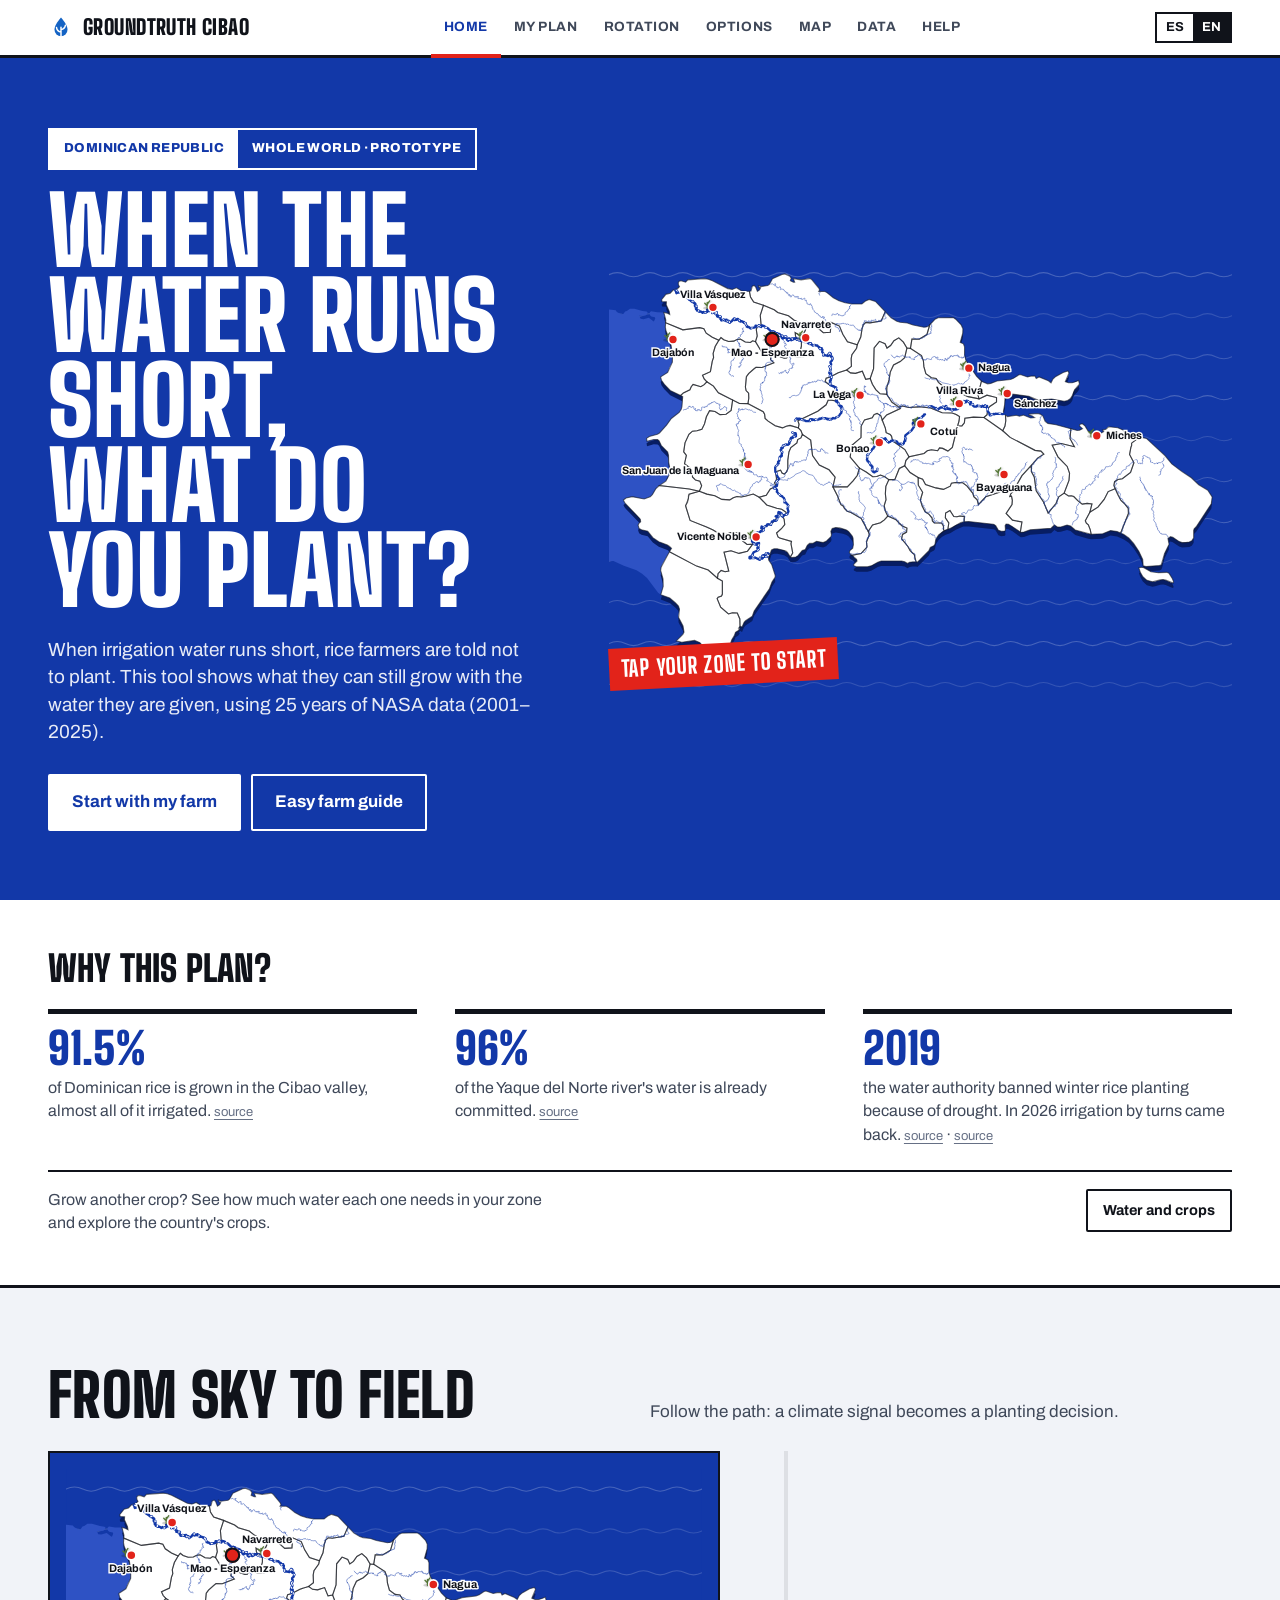
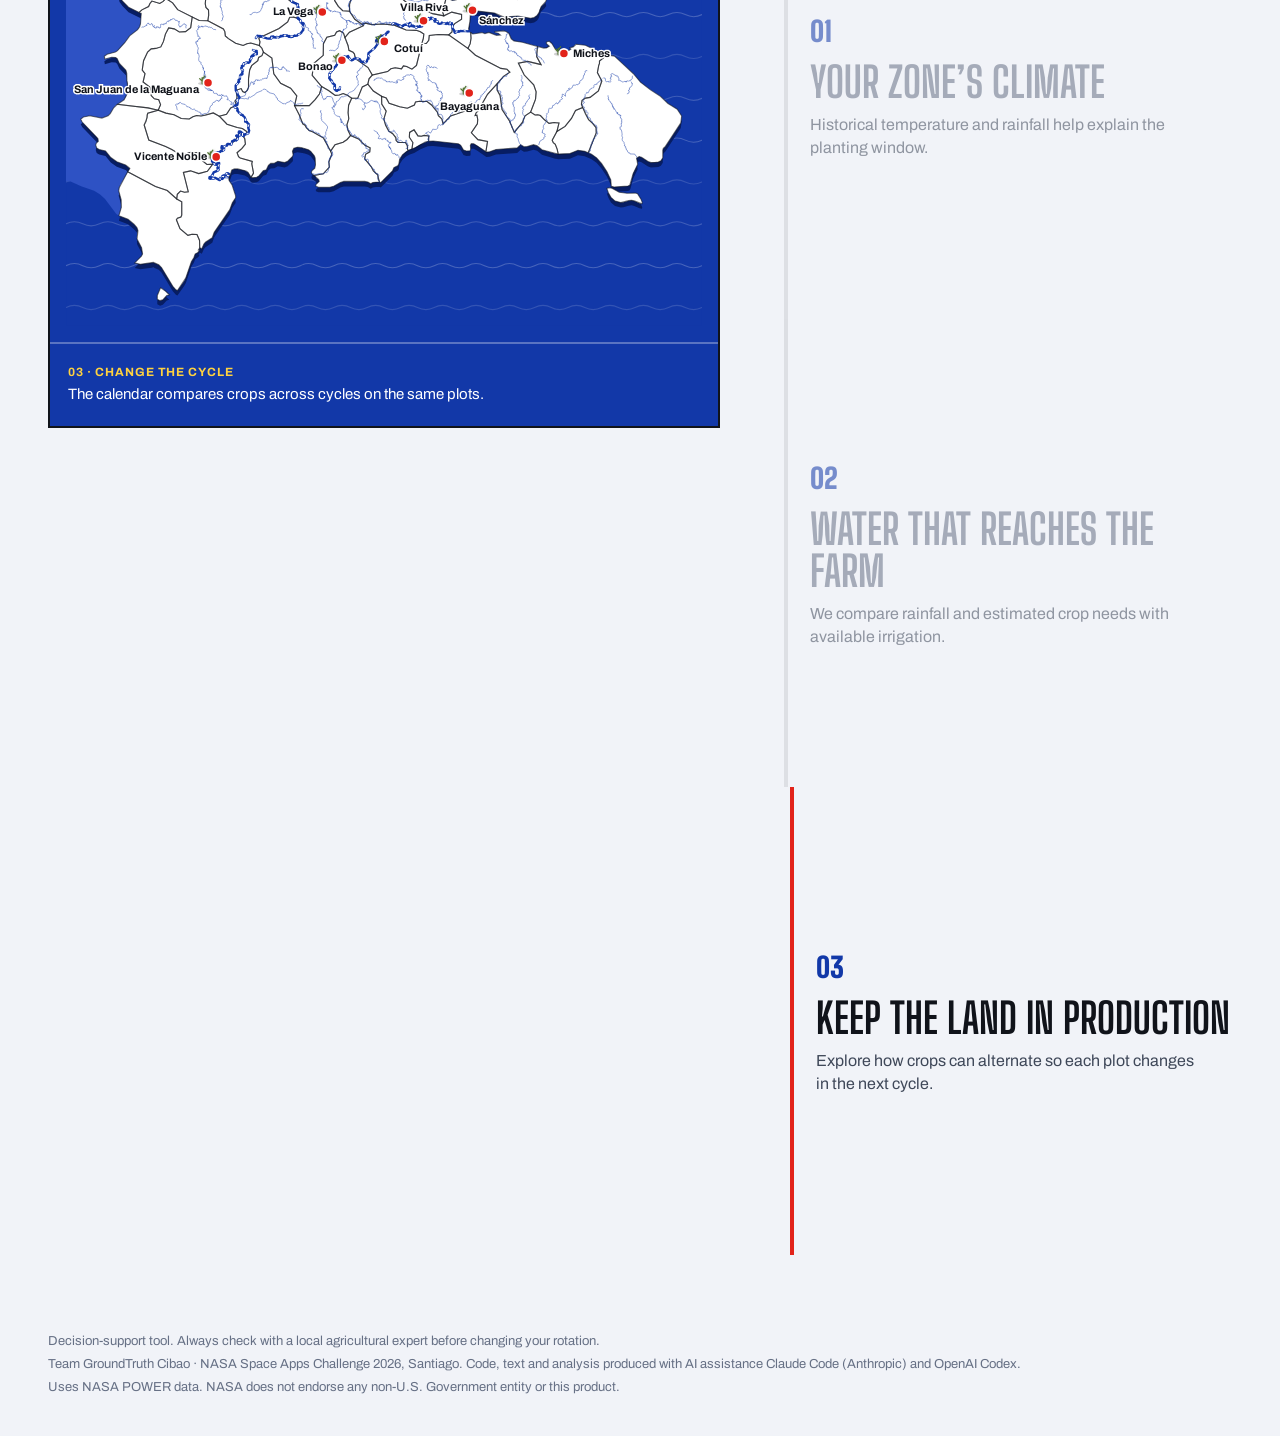
==== commit 6ebe18ef: "English first; main plan from the farmer's crops (engine prefer, 609 parity cases); wipe and count-u" ====
--- a/web/index.html
+++ b/web/index.html
@@ -1,5 +1,5 @@
 <!doctype html>
-<html lang="es">
+<html lang="en">
 <head>
   <meta charset="utf-8">
   <meta name="viewport" content="width=device-width, initial-scale=1, viewport-fit=cover">
@@ -9,6 +9,11 @@
   <link rel="manifest" href="manifest.webmanifest">
   <link rel="icon" href="icon.svg" type="image/svg+xml">
   <link rel="apple-touch-icon" href="icon-192.png">
+  <link rel="preload" href="fonts/archivo.woff2" as="font" type="font/woff2" crossorigin>
+  <link rel="preload" href="fonts/big-shoulders.woff2" as="font" type="font/woff2" crossorigin>
+  <link rel="preconnect" href="https://power.larc.nasa.gov" crossorigin>
+  <link rel="preconnect" href="https://www.geoboundaries.org" crossorigin>
+  <link rel="preconnect" href="https://s3.amazonaws.com" crossorigin>
   <link rel="stylesheet" href="style.css">
 </head>
 <body data-view="home">
@@ -189,16 +194,13 @@
         <canvas id="wr-canvas" data-t-label="w_relief_label"></canvas>
         <p class="wr-relief-status" aria-live="polite"></p>
         <p class="wr-relief-note"></p>
+        <details class="wr-mapdata"><summary data-t="w_mapdata"></summary><div class="wr-mapdata-body"></div></details>
       </aside>
       <div class="wr-climate" id="wr-climate"></div>
     </div>
     <details class="more wr-photo"><summary data-t="w_photo_summary"></summary><div class="wc-map" id="wr-map"></div></details>
-    <div class="crop-controls wr-controls">
-      <label><span data-t="cw_month"></span><select id="wr-month"></select></label>
-      <label><span data-t="cw_soil"></span><select id="wr-soil"></select></label>
-    </div>
     <div class="wq-start">
-      <button type="button" class="btn primary" data-wq-start data-wq-here data-t="wq_here"></button>
+      <button type="button" class="btn primary big" data-wq-start data-wq-here data-t="wq_here"></button>
     </div>
     <div class="cw-rec" id="wr-rec" aria-live="polite"></div>
   </section>
@@ -206,6 +208,7 @@
     <div class="wq-top">
       <p class="wq-where" id="wq-where"></p>
       <span class="wq-count" id="wq-count"></span>
+      <span class="wq-unit-slot" id="wq-unit-slot"></span>
       <div class="g-progress"><i id="wq-bar"></i></div>
     </div>
     <div class="wq-layout">
@@ -213,6 +216,7 @@
         <canvas id="wq-canvas" data-t-label="w_relief_label"></canvas>
         <p class="wr-relief-status" aria-live="polite"></p>
         <p class="wr-relief-note"></p>
+        <details class="wr-mapdata"><summary data-t="w_mapdata"></summary><div class="wr-mapdata-body"></div></details>
       </aside>
       <div class="wq-main">
         <div class="wq-stage" id="wq-stage" aria-live="polite"></div>
@@ -222,6 +226,22 @@
         </div>
       </div>
     </div>
+  </section>
+
+  <section class="page world-page" data-view="wplan">
+    <div class="world-head">
+      <p class="wq-where" id="wp-where"></p>
+      <h2 data-t="wp_title"></h2>
+      <p class="headline" id="wp-headline"></p>
+    </div>
+    <div id="wp-body"></div>
+  </section>
+  <section class="page world-page" data-view="wrot">
+    <div class="world-head">
+      <p class="wq-where" id="wro-where"></p>
+      <h2 data-t="wro_title"></h2>
+    </div>
+    <div id="wro-body"></div>
   </section>
 
   <!-- ===================== GUIDED WALKTHROUGH ===================== -->
--- a/web/style.css
+++ b/web/style.css
@@ -861,3 +861,113 @@
 .wr-relief-note { margin: 0; color: #dfe6ff; font-size: 12px; line-height: 1.4; }
 .wr-photo { margin-top: 4px; }
 @media (max-width: 860px) { .wq-layout { grid-template-columns: 1fr; } .wr-relief { position: static; } }
+
+/* World plan: unit switch, tabs, climate table, map data */
+.wq-top { grid-template-columns: 1fr auto auto; }
+.wq-units { display: inline-flex; border: 2px solid var(--ink); }
+.wq-units button { min-height: 32px; padding: 4px 10px; border: 0; background: #fff; color: var(--ink); font: inherit; font-size: 13px; font-weight: 800; cursor: pointer; }
+.wq-units button.on { background: var(--ink); color: #fff; }
+.wq-split summary { cursor: pointer; font-weight: 800; }
+.wq-tabs { display: flex; flex-wrap: wrap; gap: 0; border-bottom: 2px solid var(--ink); }
+.wq-tabs button { min-height: 42px; padding: 8px 16px; border: 2px solid var(--ink); border-bottom: 0; margin-right: -2px; background: #fff; color: var(--ink); font: inherit; font-weight: 800; cursor: pointer; }
+.wq-tabs button.on { background: var(--blue); border-color: var(--blue); color: #fff; }
+.wq-tab-body { display: grid; gap: 10px; }
+.wq-table { overflow-x: auto; }
+.wq-table table { width: 100%; border-collapse: collapse; font-size: 14px; background: #fff; }
+.wq-table th, .wq-table td { padding: 6px 8px; border-bottom: 1px solid var(--hair); text-align: right; white-space: nowrap; }
+.wq-table th:first-child, .wq-table td:first-child { text-align: left; }
+.wq-table th { font-size: 11px; text-transform: uppercase; letter-spacing: .03em; color: var(--ink-2); white-space: normal; }
+.wq-table tr.on td { background: var(--blue-tint); font-weight: 800; }
+.wq-table tr.short td:nth-child(2) { color: var(--red); }
+.wq-table tr.cold td:nth-child(5) { color: var(--red); font-weight: 800; }
+.wr-mapdata { background: rgba(255,255,255,.95); border: 2px solid var(--ink); }
+.wr-mapdata summary { padding: 8px 10px; cursor: pointer; font-weight: 800; color: var(--blue); }
+.wr-mapdata-body { padding: 0 10px 10px; }
+.wr-mapdata dl { display: grid; grid-template-columns: auto 1fr; gap: 4px 12px; margin: 0; font-size: 14px; }
+.wr-mapdata dt { color: var(--ink-2); }
+.wr-mapdata dd { margin: 0; font-weight: 800; text-align: right; }
+.wr-mapdata .note { margin: 8px 0 0; font-size: 12px; }
+.wr-controls { grid-template-columns: repeat(3, minmax(0, 260px)); align-items: end; }
+@media (max-width: 760px) { .wq-top { grid-template-columns: 1fr auto; } .wq-unit-slot { grid-column: 1 / -1; } .wr-controls { grid-template-columns: 1fr 1fr; } }
+
+/* World result: own crops, best overall, two cycles */
+.wq-unit-inline { display: flex; align-items: center; gap: 10px; }
+.wq-unit-inline > span { font-weight: 800; color: var(--ink-2); }
+.wq-sec { display: grid; gap: 10px; padding-top: 6px; }
+.wq-sec h3 { margin: 0; font-family: var(--display); font-size: 26px; text-transform: uppercase; }
+.wq-sec .help { margin: 0; }
+.wq-top { margin: 0; padding: 0 0 0 22px; display: grid; gap: 8px; }
+.wq-top li b { font-size: 17px; }
+.wq-top li em { margin-left: 8px; color: var(--blue); font-size: 12px; font-style: normal; font-weight: 800; }
+.wq-top li span { display: block; color: var(--ink-2); font-size: 14px; }
+.wq-top li.best b { color: var(--red); }
+.wq-fold { background: #fff; border: 2px solid var(--ink); padding: 10px 14px; }
+.wq-fold summary { cursor: pointer; font-weight: 800; color: var(--blue); }
+.wq-fold[open] summary { margin-bottom: 10px; }
+
+/* World result and plan pages reuse the Dominican plan pieces */
+.wq-stage { position: relative; }
+.wq-stage .g-sub b { color: var(--blue); }
+.wq-best-all { margin: 0; padding: 10px 12px; border-left: 4px solid var(--red); background: #fff; font-weight: 700; }
+.wq-units-row { display: flex; align-items: center; gap: 10px; margin-bottom: 8px; }
+.wq-units-row > span { font-weight: 800; color: var(--ink-2); }
+.world-page .cards { margin-top: 0; }
+.world-page .card { cursor: default; }
+.world-page .headline b { color: var(--blue); }
+.wq-stage .g-q, .wq-stage .g-sub { padding-right: 165px; }
+@media (max-width: 760px) { .wq-stage .g-q, .wq-stage .g-sub { padding-right: 0; } .wq-stage .g-q { padding-right: 110px; } }
+
+/* ---------- Transitions between screens and lists (15-nov) ----------
+   Screens rise in; lists follow one after another; bars fill; maps zoom in slightly.
+   Only opacity and transform move, ease-out, under half a second, and nothing plays
+   for people who ask their device to reduce motion. */
+@media (prefers-reduced-motion: no-preference) {
+  .view-in { animation: view-in 340ms var(--ease-out) both; }
+  @keyframes view-in { from { opacity: 0; transform: translateY(10px); } }
+  .view-in :is(.cards > .card, .wq-plans > li, .wq-top > li, .cw-rec-box, .impact > div, .crop-overview > div, .cal-row, .wc-crops > li, .wq-sec, .facts > li, .cw-row) {
+    animation: rise-in 420ms var(--ease-out) both;
+  }
+  .view-in :is(.cards > .card, .wq-plans > li, .wq-top > li, .cw-rec-box, .impact > div, .crop-overview > div, .cal-row, .wc-crops > li, .wq-sec, .facts > li, .cw-row):nth-child(2) { animation-delay: 50ms; }
+  .view-in :is(.cards > .card, .wq-plans > li, .wq-top > li, .cw-rec-box, .impact > div, .crop-overview > div, .cal-row, .wc-crops > li, .wq-sec, .facts > li, .cw-row):nth-child(3) { animation-delay: 100ms; }
+  .view-in :is(.cards > .card, .wq-plans > li, .wq-top > li, .cw-rec-box, .impact > div, .crop-overview > div, .cal-row, .wc-crops > li, .wq-sec, .facts > li, .cw-row):nth-child(4) { animation-delay: 150ms; }
+  .view-in :is(.cards > .card, .wq-plans > li, .wq-top > li, .cw-rec-box, .impact > div, .crop-overview > div, .cal-row, .wc-crops > li, .wq-sec, .facts > li, .cw-row):nth-child(n+5) { animation-delay: 200ms; }
+  @keyframes rise-in { from { opacity: 0; transform: translateY(12px); } }
+  .view-in .meter .fill, .view-in .wc-crops li i { transform-origin: left center; animation: fill-in 700ms var(--ease-out) 180ms both; }
+  .view-in .cal-bar { transform-origin: left center; animation: fill-in 560ms var(--ease-out) 160ms both; }
+  @keyframes fill-in { from { transform: scaleX(0); } }
+  .view-in .wc-map svg { animation: zoom-in 560ms var(--ease-out) both; }
+  @keyframes zoom-in { from { opacity: 0; transform: scale(.94); } }
+  .view-in .wr-relief canvas, .view-in .world-stage canvas { animation: fade-in 600ms var(--ease-out) both; }
+  @keyframes fade-in { from { opacity: 0; } }
+
+  /* each question of the world questionnaire, like the Dominican walkthrough */
+  .wq-step-in > * { animation: g-in 340ms var(--ease-out) both; }
+  .wq-step-in > *:nth-child(2) { animation-delay: 40ms; }
+  .wq-step-in > *:nth-child(3) { animation-delay: 80ms; }
+  .wq-step-in > *:nth-child(n+4) { animation-delay: 120ms; }
+
+  /* folds open softly */
+  details[open] > :not(summary) { animation: fold-in 260ms var(--ease-out) both; }
+  @keyframes fold-in { from { opacity: 0; transform: translateY(-4px); } }
+
+  /* small responses under the pointer */
+  .wq-plans > li, .cw-rec-box, .world-page .card { transition: transform 180ms var(--ease-out), box-shadow 180ms var(--ease-out); }
+  .wq-plans > li:hover, .world-page .card:hover { transform: translateY(-2px); }
+  .cw-chip, .wq-units button, .wc-list button, .mode-switch button { transition: background-color 150ms ease, color 150ms ease, transform 120ms var(--ease-out); }
+  .wc-list button:active, .wq-units button:active { transform: scale(.96); }
+}
+
+/* ---------- Bold screen change: a blue print plate with a red edge sweeps away ---------- */
+#wipe { position: fixed; inset: 0; z-index: 900; pointer-events: none; background: var(--blue); transform: translateX(101%); }
+#wipe::after { content: ""; position: absolute; top: 0; bottom: 0; left: 0; width: 18px; background: var(--red); }
+#wipe::before { content: "PLAN B"; position: absolute; top: 50%; left: 50%; transform: translate(-50%, -50%) rotate(-8deg); padding: 6px 18px;
+  border: 5px solid #fff; color: #fff; font-family: var(--display); font-size: clamp(36px, 6vw, 72px); font-weight: 900; letter-spacing: .03em; }
+@media (prefers-reduced-motion: no-preference) {
+  #wipe.run { animation: wipe-off 520ms cubic-bezier(.76, 0, .24, 1) both; }
+  @keyframes wipe-off { 0% { transform: translateX(0); } 18% { transform: translateX(0); } 100% { transform: translateX(101%); } }
+  /* buttons: a red accent slides under the label */
+  .btn { background-image: linear-gradient(var(--red), var(--red)); background-repeat: no-repeat; background-position: 0 100%; background-size: 0 3px;
+    transition: background-color 150ms ease, color 150ms ease, transform 140ms var(--ease-out), background-size 220ms var(--ease-out); }
+  .btn:hover { background-image: linear-gradient(var(--red), var(--red)); background-size: 100% 3px; }
+}
+@media (prefers-reduced-motion: reduce) { #wipe { display: none; } }
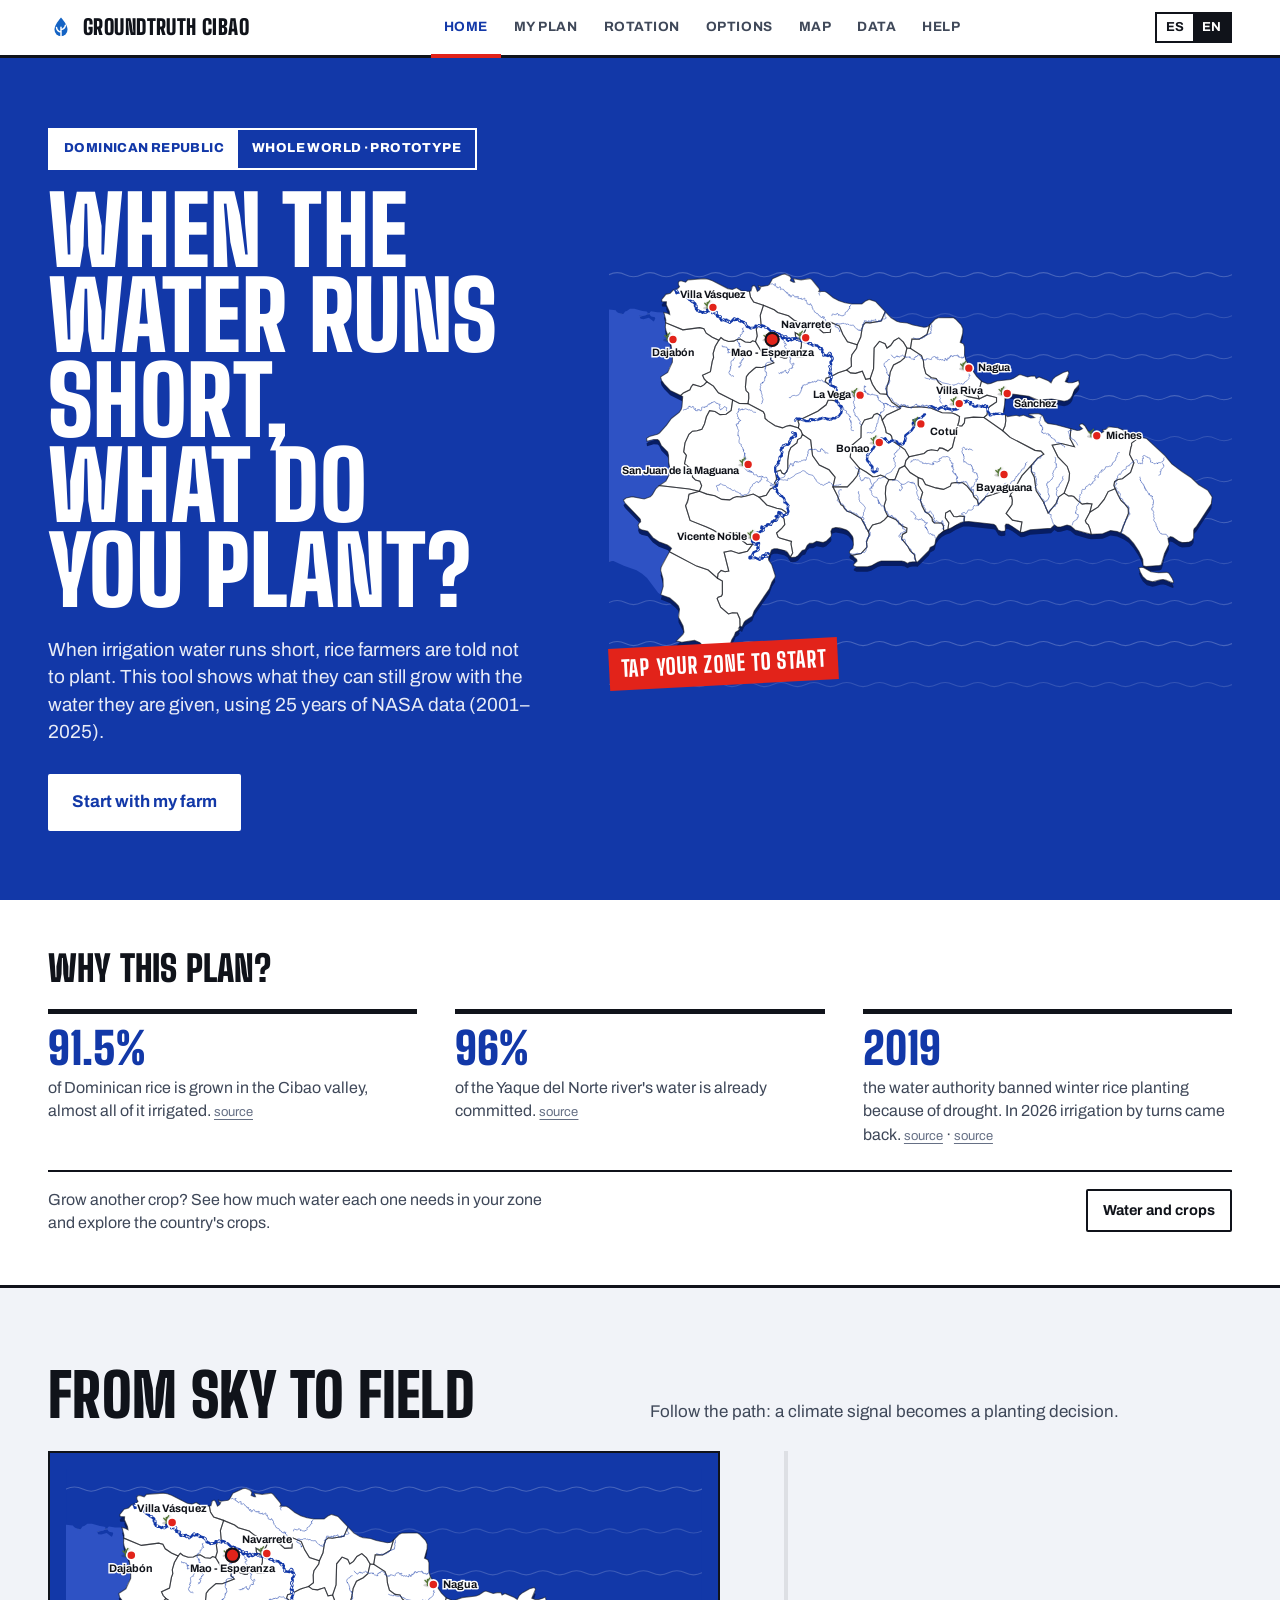
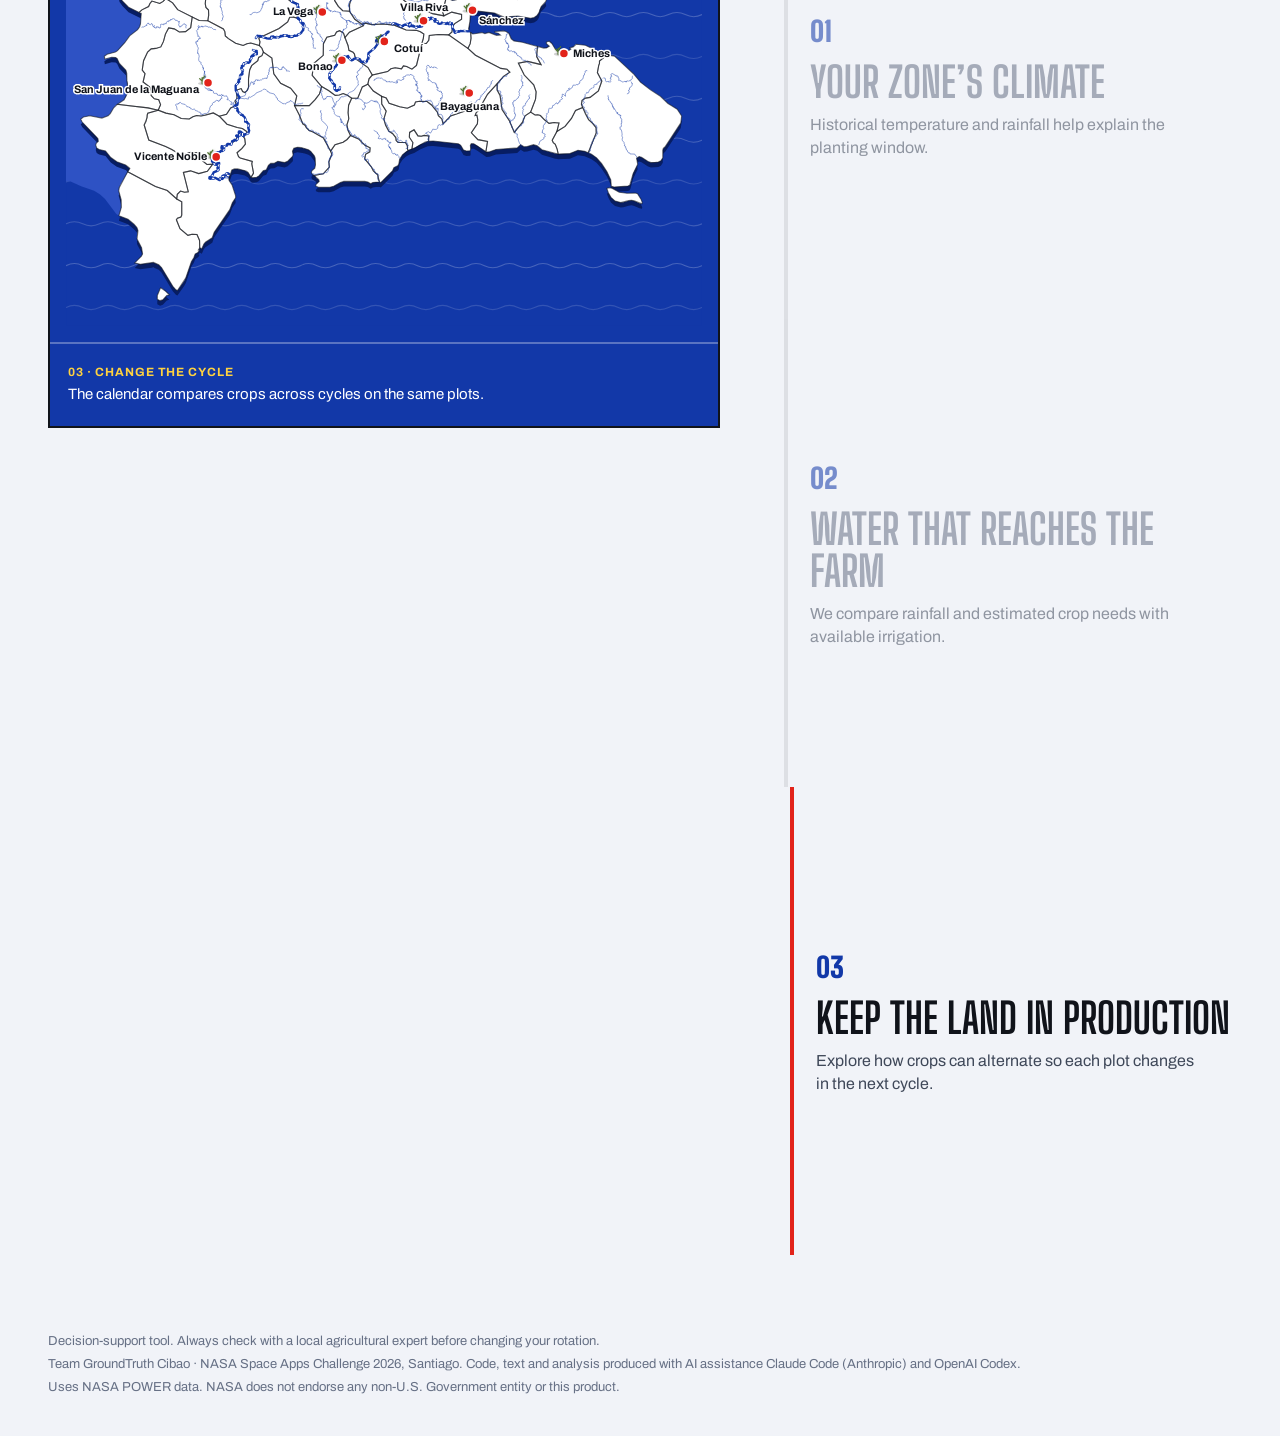
==== commit 0d149b5a: "Main plan only with the farmer's crops; world Map shows the chosen country with five layers; remove " ====
--- a/web/index.html
+++ b/web/index.html
@@ -48,7 +48,6 @@
         <p class="lead" data-t="hero_lead"></p>
         <div class="hero-actions">
           <button type="button" class="btn primary big" id="start" data-t="start_btn"></button>
-          <button type="button" class="btn big" id="start-easy" data-t="easy_start"></button>
         </div>
       </div>
       <div class="hero-map">
@@ -182,6 +181,17 @@
     <h3 data-t="w_provinces"></h3>
     <div class="wc-list" id="wc-list"></div>
     <p class="note" data-t="w_country_note"></p>
+  </section>
+  <section class="page world-page" data-view="wmap">
+    <div class="panel map-card">
+      <h2 id="wm-title"></h2>
+      <p class="sub" id="wm-sub"></p>
+      <div class="seg layers" id="wm-layers" role="group"></div>
+      <p class="w-status" id="wm-status" aria-live="polite"></p>
+      <div class="wc-map wm-map" id="wm-map"></div>
+      <div class="key" id="wm-key"></div>
+      <p class="note" data-t="wm_note"></p>
+    </div>
   </section>
   <section class="page world-page" data-view="region">
     <div class="world-head">
--- a/web/style.css
+++ b/web/style.css
@@ -774,6 +774,12 @@
 .w-prov { fill: rgba(255, 210, 63, .14); stroke: #fff; stroke-width: 1; cursor: pointer; transition: fill .15s ease-out; }
 .w-prov:hover, .w-prov:focus { fill: rgba(226, 35, 26, .55); outline: none; }
 .w-prov.solo { fill: rgba(255, 210, 63, .18); stroke: #ffd23f; stroke-width: 2.5; cursor: default; }
+.wm-map { background: #f6f4ee; }
+.wm-map .w-prov { fill: #e9e6dc; stroke: #fff; stroke-width: 1.2; }
+.wm-map .w-prov.clear { fill: rgba(255, 255, 255, .04); stroke: rgba(255, 255, 255, .85); }
+.wm-map .w-prov:hover, .wm-map .w-prov:focus { stroke: var(--red); stroke-width: 2.5; }
+.wm-map .wm-river { fill: none; stroke: var(--blue); stroke-linecap: round; stroke-linejoin: round; pointer-events: none; }
+.wm-empty { display: grid; place-items: center; min-height: 240px; }
 .w-center { fill: var(--red); stroke: #fff; stroke-width: 3; }
 .wc-side h3, .world-page > h3, .wr-climate h3 { margin: 0 0 8px; font-family: var(--display); font-size: 24px; text-transform: uppercase; }
 .wc-crops { margin: 0; padding: 0; list-style: none; border-top: 2px solid var(--ink); }
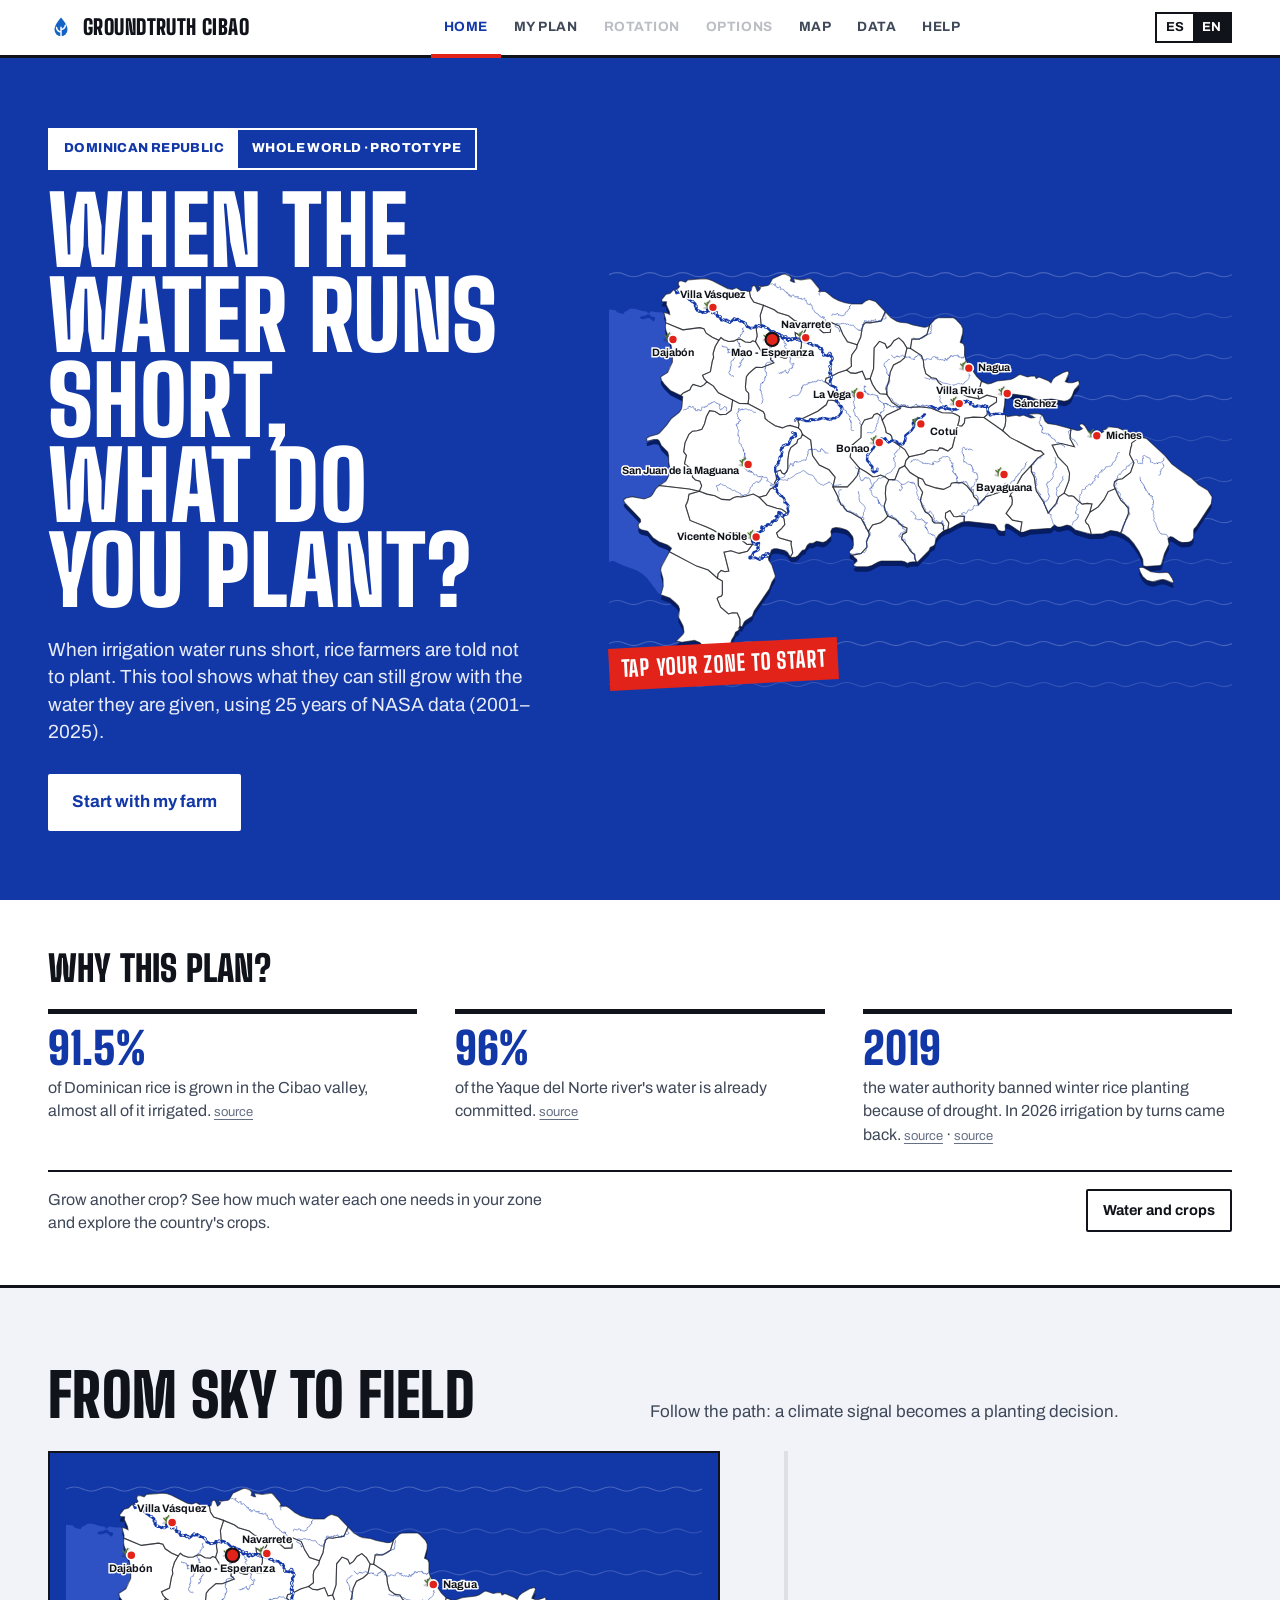
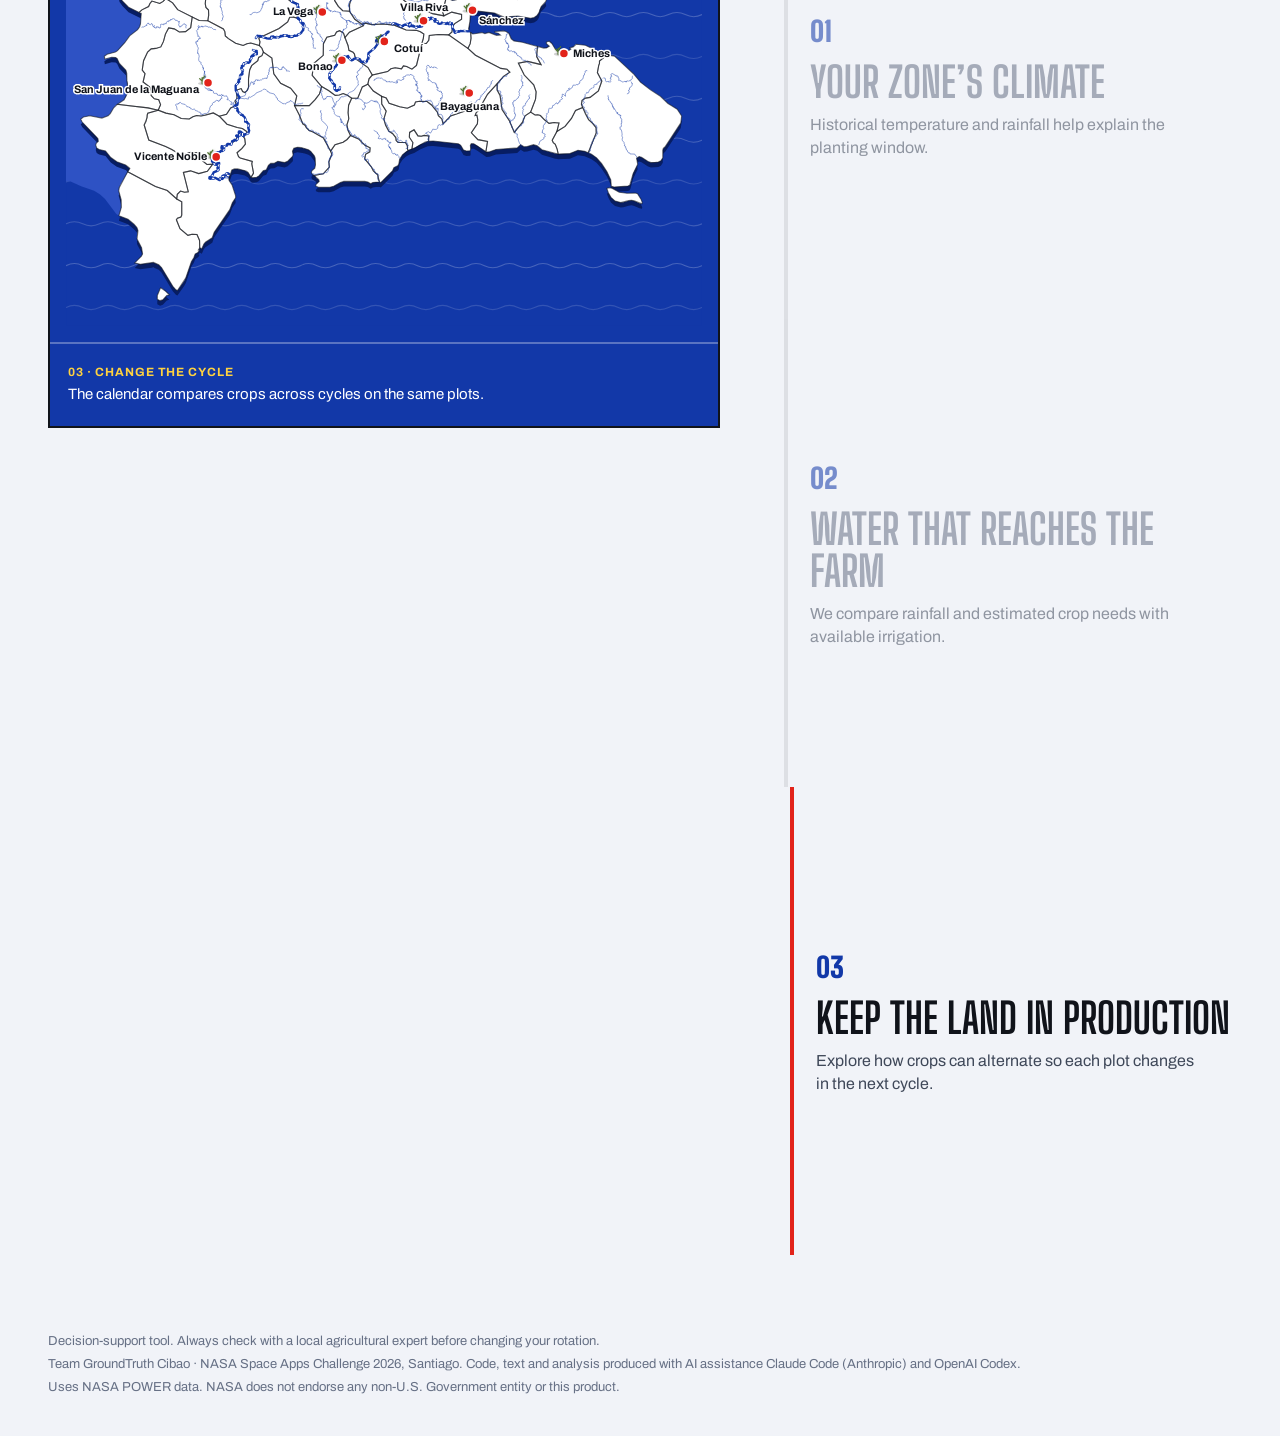
==== commit f9983640: "World map: small values on each province, a values list and a frame fitted to the main land; Rotatio" ====
--- a/web/index.html
+++ b/web/index.html
@@ -190,6 +190,8 @@
       <p class="w-status" id="wm-status" aria-live="polite"></p>
       <div class="wc-map wm-map" id="wm-map"></div>
       <div class="key" id="wm-key"></div>
+      <p class="note" id="wm-far"></p>
+      <div class="wm-values" id="wm-values"></div>
       <p class="note" data-t="wm_note"></p>
     </div>
   </section>
--- a/web/style.css
+++ b/web/style.css
@@ -475,6 +475,7 @@
   .tabbar { display: grid; grid-template-columns: repeat(7, 1fr); position: fixed; left: 0; right: 0; bottom: 0; z-index: 30; background: var(--paper); border-top: 3px solid var(--ink); padding: 0 0 env(safe-area-inset-bottom); }
   .tabbar button { border: 0; background: none; display: grid; justify-items: center; gap: 2px; font-size: 9px; font-weight: 700; text-transform: uppercase; letter-spacing: -0.01em; color: var(--ink-2); padding: 7px 0 6px; cursor: pointer; border-top: 4px solid transparent; margin-top: -3px; }
   .tabbar button i { font-style: normal; font-size: 21px; line-height: 1; }
+  .tabbar button.locked { opacity: .35; }
   .tabbar button.on { color: var(--blue); border-top-color: var(--red); }
   body { padding-bottom: 64px; }
   .hero { min-height: 0; }
@@ -779,6 +780,12 @@
 .wm-map .w-prov.clear { fill: rgba(255, 255, 255, .04); stroke: rgba(255, 255, 255, .85); }
 .wm-map .w-prov:hover, .wm-map .w-prov:focus { stroke: var(--red); stroke-width: 2.5; }
 .wm-map .wm-river { fill: none; stroke: var(--blue); stroke-linecap: round; stroke-linejoin: round; pointer-events: none; }
+.wm-map .wm-num { font: 700 11px/1 var(--body); fill: var(--ink); text-anchor: middle; dominant-baseline: middle;
+  paint-order: stroke; stroke: rgba(255, 255, 255, .85); stroke-width: 3px; stroke-linejoin: round; pointer-events: none; font-variant-numeric: tabular-nums; }
+.wm-values h3 { margin: 18px 0 8px; }
+.wm-values ol { list-style: none; margin: 0; padding: 0; columns: 3 220px; column-gap: 24px; font-size: 13px; }
+.wm-values li { display: flex; justify-content: space-between; gap: 10px; padding: 4px 0; border-bottom: 1px solid var(--hair); break-inside: avoid; }
+.wm-values b { font-variant-numeric: tabular-nums; }
 .wm-empty { display: grid; place-items: center; min-height: 240px; }
 .w-center { fill: var(--red); stroke: #fff; stroke-width: 3; }
 .wc-side h3, .world-page > h3, .wr-climate h3 { margin: 0 0 8px; font-family: var(--display); font-size: 24px; text-transform: uppercase; }
@@ -977,3 +984,7 @@
   .btn:hover { background-image: linear-gradient(var(--red), var(--red)); background-size: 100% 3px; }
 }
 @media (prefers-reduced-motion: reduce) { #wipe { display: none; } }
+
+/* Rotation and Options before the questionnaire is answered */
+#nav button.locked { opacity: .35; }
+#nav button.locked:hover { color: inherit; }
